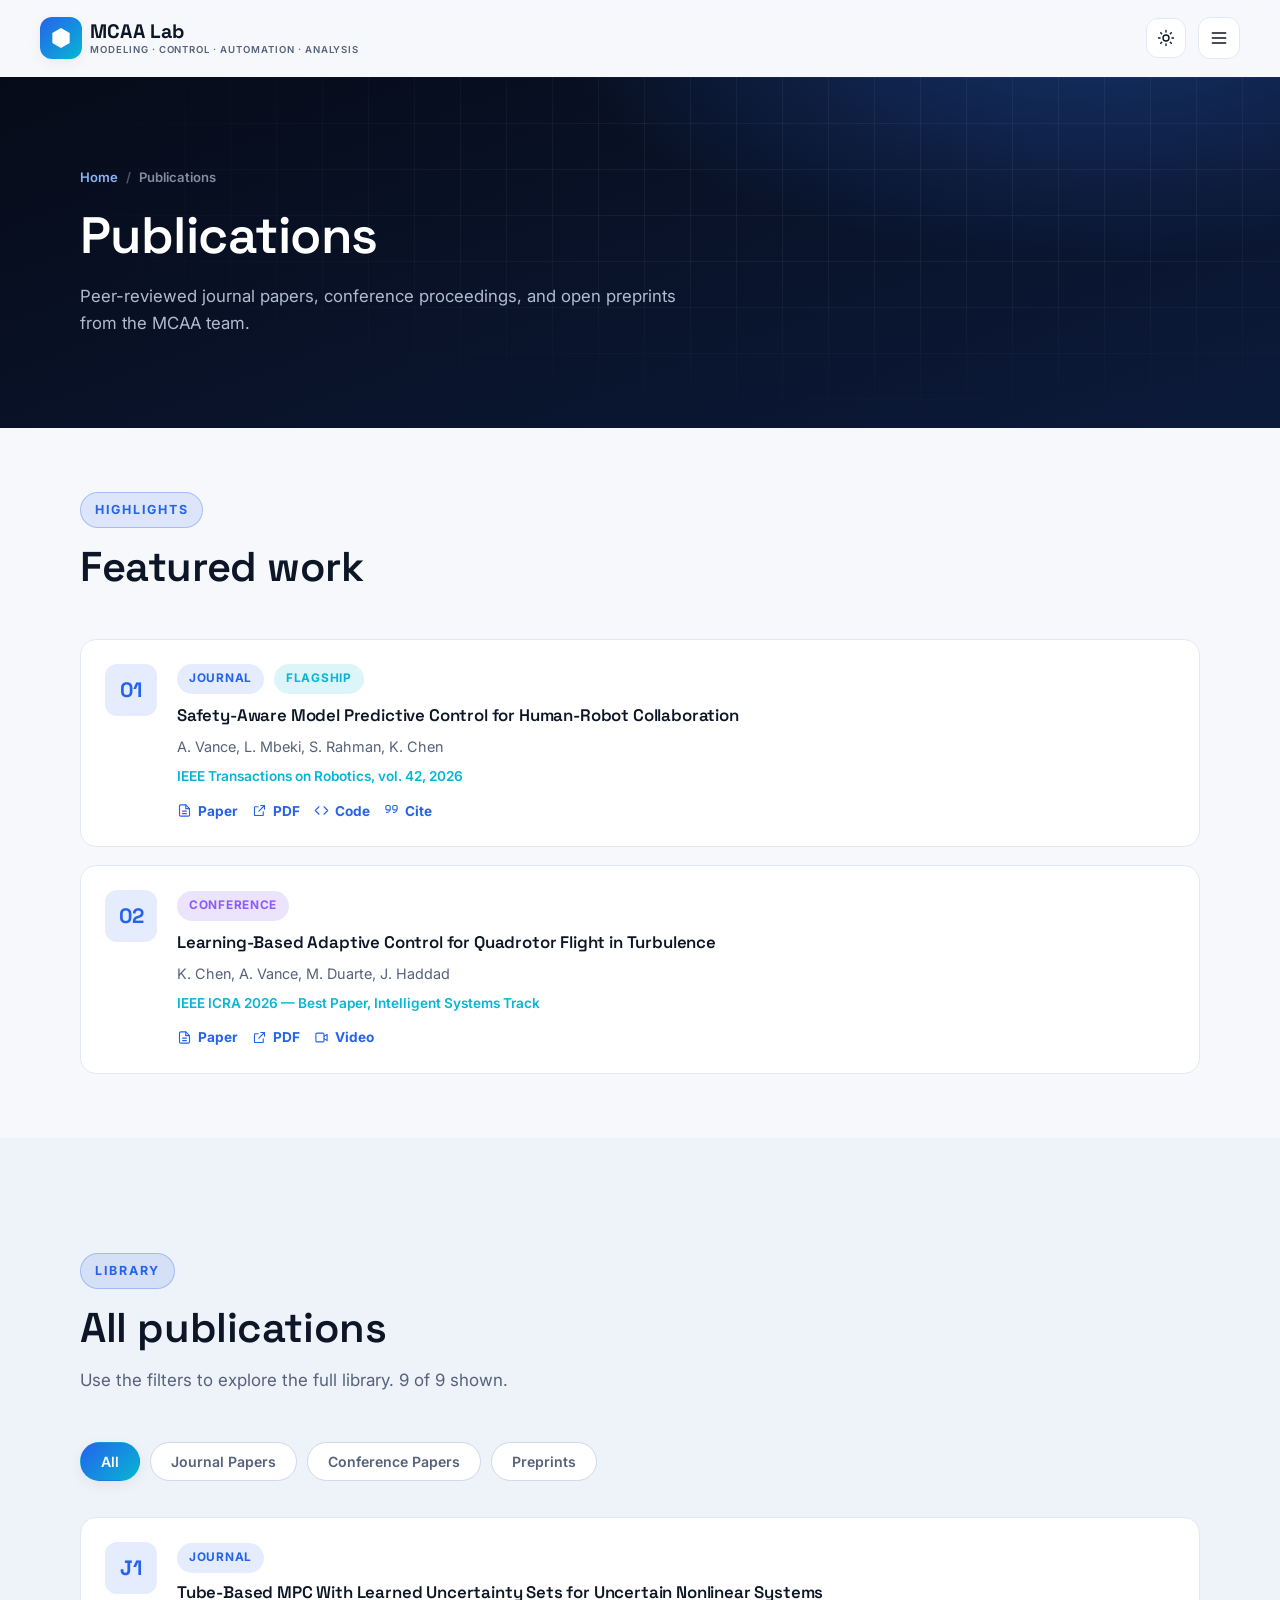
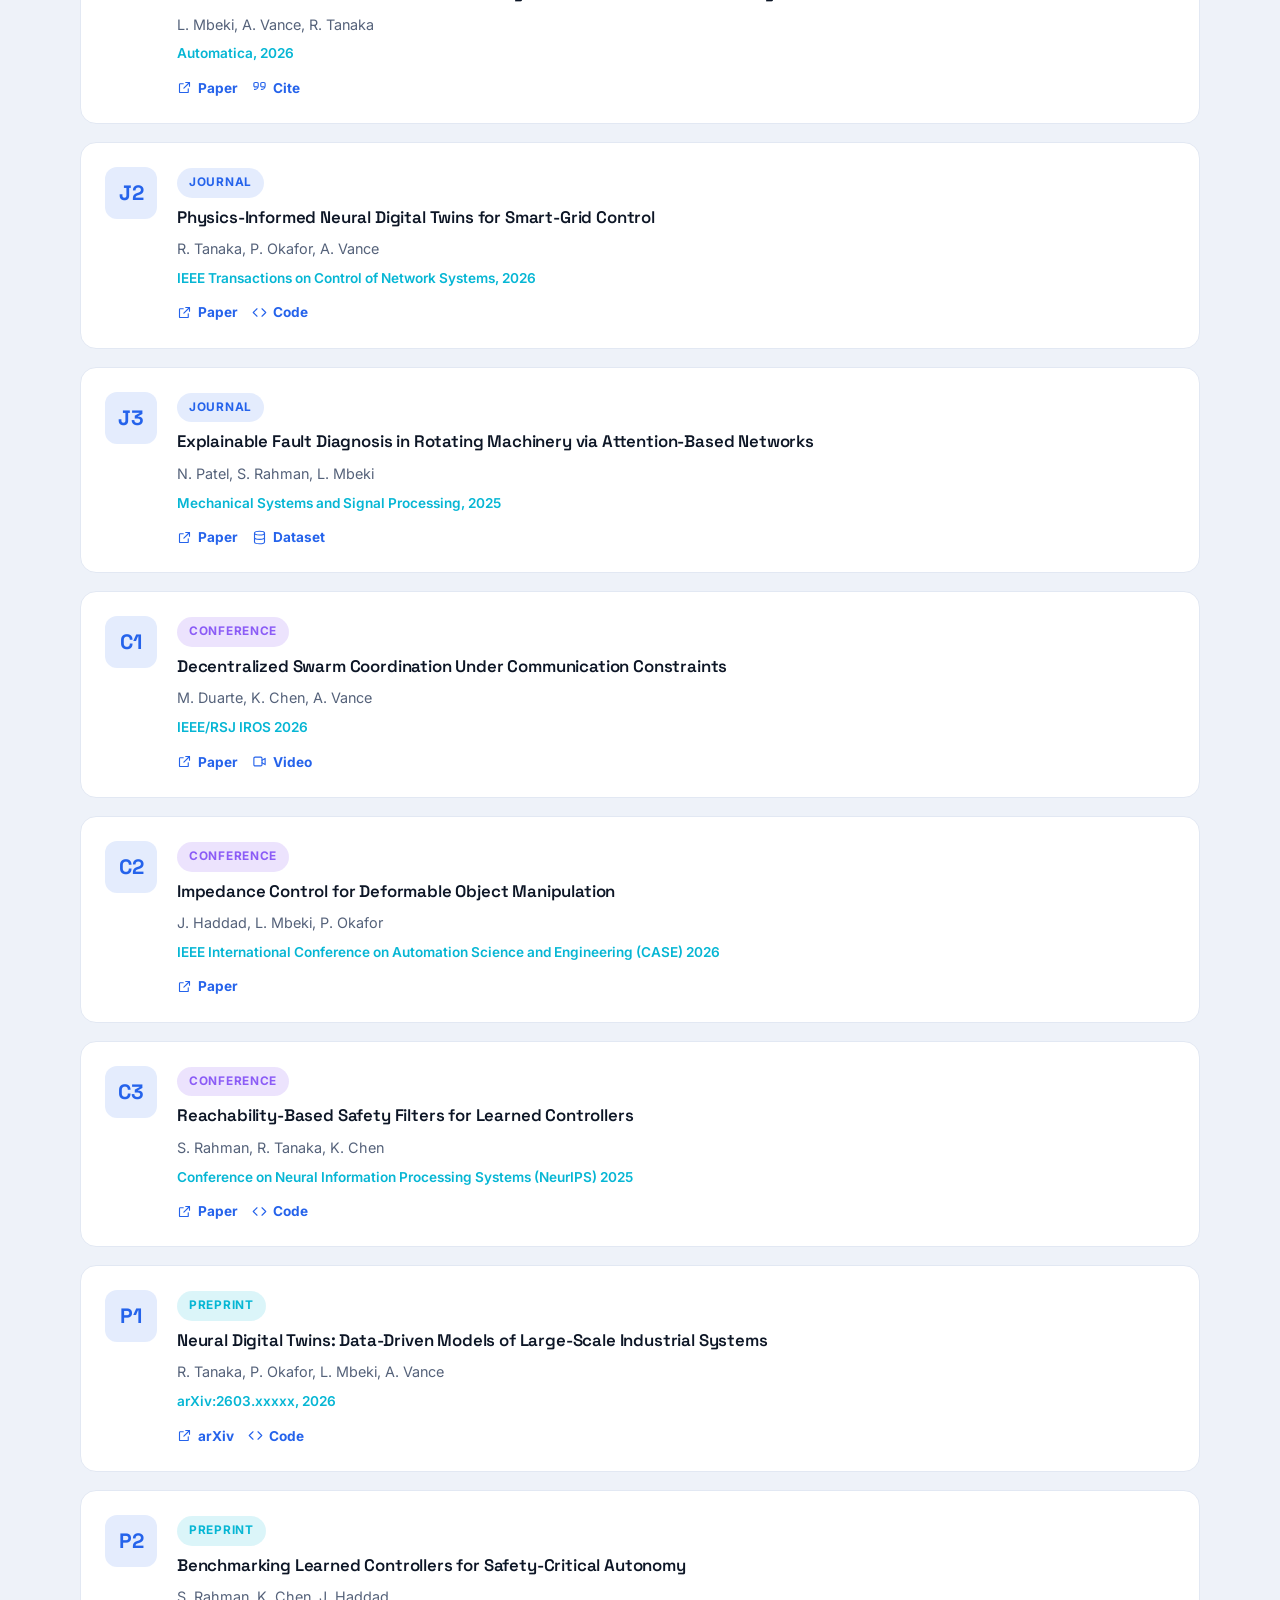
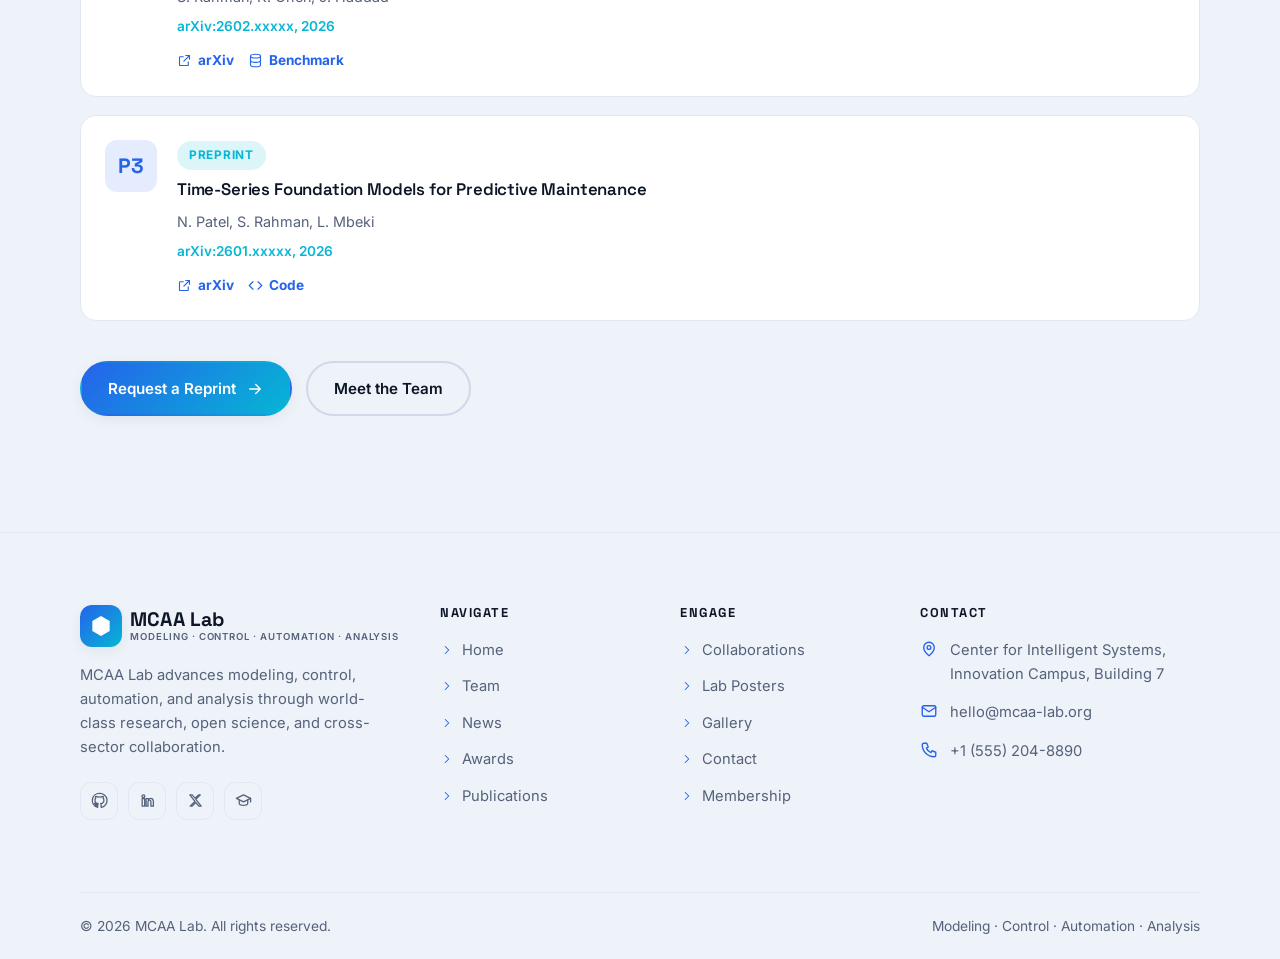
==== publications.html @ 13a7c9db "Initial research lab website" ====
<!DOCTYPE html>
<html lang="en">
<head>
    <meta charset="UTF-8">
    <meta name="viewport" content="width=device-width, initial-scale=1.0">
    <title>Publications | MCAA Lab</title>
    <meta name="description" content="Browse peer-reviewed journal papers, conference proceedings, and preprints from MCAA Lab.">
    <link rel="icon" type="image/svg+xml" href="assets/images/brand.svg">
    <link rel="preconnect" href="https://fonts.googleapis.com">
    <link rel="preconnect" href="https://fonts.gstatic.com" crossorigin>
    <link href="https://fonts.googleapis.com/css2?family=Inter:wght@300;400;500;600;700;800&family=Space+Grotesk:wght@500;600;700&display=swap" rel="stylesheet">
    <link rel="stylesheet" href="assets/css/style.css">
</head>
<body>

    <!-- ============ HEADER ============ -->
    <header class="site-header" id="siteHeader">
        <div class="nav-inner">
            <a class="brand" href="index.html">
                <span class="brand-mark"><svg xmlns="http://www.w3.org/2000/svg" viewBox="0 0 24 24" fill="currentColor" aria-hidden="true"><path fill-rule="evenodd" d="M12 2l8.66 5v10L12 22l-8.66-5V7l8.66-5Z"/><circle cx="12" cy="12" r="4.5" fill="#fff" opacity=".95"/></svg></span>
                <span class="brand-name">MCAA Lab<span class="brand-sub">Modeling &middot; Control &middot; Automation &middot; Analysis</span></span>
            </a>
            <nav aria-label="Primary navigation">
                <ul class="nav-links">
                    <li class="nav-item"><a class="nav-link" href="index.html">Home</a></li>
                    <li class="nav-item"><a class="nav-link" href="team.html">Team</a></li>
                    <li class="nav-item"><a class="nav-link" href="news.html">News</a></li>
                    <li class="nav-item"><a class="nav-link" href="awards.html">Awards</a></li>
                    <li class="nav-item active"><a class="nav-link" href="publications.html">Publications</a></li>
                    <li class="nav-item"><a class="nav-link" href="collaborations.html">Collaborations</a></li>
                    <li class="nav-item"><a class="nav-link" href="lab-posters.html">Lab Posters</a></li>
                    <li class="nav-item"><a class="nav-link" href="gallery.html">Gallery</a></li>
                    <li class="nav-item"><a class="nav-link" href="contact.html">Contact</a></li>
                    <li class="nav-item"><a class="nav-link" href="membership.html">Membership</a></li>
                </ul>
            </nav>
            <div class="nav-actions">
                <button class="theme-toggle" id="themeToggle" aria-label="Toggle color theme">
                    <span class="icon icon-sun"><svg xmlns="http://www.w3.org/2000/svg" viewBox="0 0 24 24" fill="none" stroke="currentColor" stroke-width="1.8" stroke-linecap="round" stroke-linejoin="round" aria-hidden="true"><circle cx="12" cy="12" r="4"/><path d="M12 2v2M12 20v2M4.9 4.9l1.4 1.4M17.7 17.7l1.4 1.4M2 12h2M20 12h2M4.9 19.1l1.4-1.4M17.7 6.3l1.4-1.4"/></svg></span>
                    <span class="icon icon-moon"><svg xmlns="http://www.w3.org/2000/svg" viewBox="0 0 24 24" fill="none" stroke="currentColor" stroke-width="1.8" stroke-linecap="round" stroke-linejoin="round" aria-hidden="true"><path d="M21 12.8A9 9 0 1 1 11.2 3a7 7 0 0 0 9.8 9.8Z"/></svg></span>
                </button>
                <a href="contact.html" class="btn btn-primary btn-sm nav-btn">Get in Touch <span class="icon"><svg xmlns="http://www.w3.org/2000/svg" viewBox="0 0 24 24" fill="none" stroke="currentColor" stroke-width="1.8" stroke-linecap="round" stroke-linejoin="round" aria-hidden="true"><path d="M5 12h14M13 6l6 6-6 6"/></svg></span></a>
                <button class="hamburger" id="hamburger" aria-label="Open menu" aria-expanded="false">
                    <span class="icon"><svg xmlns="http://www.w3.org/2000/svg" viewBox="0 0 24 24" fill="none" stroke="currentColor" stroke-width="1.8" stroke-linecap="round" stroke-linejoin="round" aria-hidden="true"><path d="M4 6h16M4 12h16M4 18h16"/></svg></span>
                </button>
            </div>
        </div>
    </header>

    <!-- ============ MOBILE NAV ============ -->
    <div class="mobile-nav" id="mobileNav" aria-hidden="true">
        <div class="mobile-nav-head">
            <a class="brand" href="index.html">
                <span class="brand-mark"><svg xmlns="http://www.w3.org/2000/svg" viewBox="0 0 24 24" fill="currentColor" aria-hidden="true"><path fill-rule="evenodd" d="M12 2l8.66 5v10L12 22l-8.66-5V7l8.66-5Z"/><circle cx="12" cy="12" r="4.5" fill="#fff" opacity=".95"/></svg></span>
                <span class="brand-name">MCAA Lab<span class="brand-sub">Modeling &middot; Control &middot; Automation &middot; Analysis</span></span>
            </a>
            <button class="mobile-close" id="mobileClose" aria-label="Close menu">
                <span class="icon"><svg xmlns="http://www.w3.org/2000/svg" viewBox="0 0 24 24" fill="none" stroke="currentColor" stroke-width="1.8" stroke-linecap="round" stroke-linejoin="round" aria-hidden="true"><path d="M6 6l12 12M18 6L6 18"/></svg></span>
            </button>
        </div>
        <ul class="mobile-nav-list">
            <li><a class="mobile-link" href="index.html">Home</a></li>
            <li><a class="mobile-link" href="team.html">Team</a></li>
            <li><a class="mobile-link" href="news.html">News</a></li>
            <li><a class="mobile-link" href="awards.html">Awards</a></li>
            <li><a class="mobile-link active" href="publications.html">Publications</a></li>
            <li><a class="mobile-link" href="collaborations.html">Collaborations</a></li>
            <li><a class="mobile-link" href="lab-posters.html">Lab Posters</a></li>
            <li><a class="mobile-link" href="gallery.html">Gallery</a></li>
            <li><a class="mobile-link" href="contact.html">Contact</a></li>
            <li><a class="mobile-link" href="membership.html">Membership</a></li>
        </ul>
        <div class="mobile-nav-foot">
            <a href="contact.html" class="btn btn-primary">Get in Touch <span class="icon"><svg xmlns="http://www.w3.org/2000/svg" viewBox="0 0 24 24" fill="none" stroke="currentColor" stroke-width="1.8" stroke-linecap="round" stroke-linejoin="round" aria-hidden="true"><path d="M5 12h14M13 6l6 6-6 6"/></svg></span></a>
            <a href="membership.html" class="btn btn-ghost">Membership</a>
        </div>
    </div>

    <main>
        <!-- ============ PAGE HERO ============ -->
        <section class="page-hero bare">
            <div class="container">
                <div>
                    <div class="breadcrumb"><a href="index.html">Home</a><span class="sep">/</span><span>Publications</span></div>
                    <h1>Publications</h1>
                    <p class="lede">Peer-reviewed journal papers, conference proceedings, and open preprints from the MCAA team.</p>
                </div>
            </div>
        </section>

        <!-- ============ FEATURED ============ -->
        <section class="section section-tight" id="featured">
            <div class="container">
                <div class="section-head reveal">
                    <span class="eyebrow">Highlights</span>
                    <h2>Featured work</h2>
                </div>
                <div class="grid gap-md">
                    <article class="pub-card reveal">
                        <div class="pub-index">01</div>
                        <div>
                            <div class="d-flex gap-xs">
                                <span class="badge badge-blue">Journal</span>
                                <span class="badge badge-teal">Flagship</span>
                            </div>
                            <h3 class="mt-sm">Safety-Aware Model Predictive Control for Human-Robot Collaboration</h3>
                            <p class="authors">A. Vance, L. Mbeki, S. Rahman, K. Chen</p>
                            <p class="venue">IEEE Transactions on Robotics, vol. 42, 2026</p>
                            <div class="links"><a href="#"><span class="icon"><svg xmlns="http://www.w3.org/2000/svg" viewBox="0 0 24 24" fill="none" stroke="currentColor" stroke-width="1.8" stroke-linecap="round" stroke-linejoin="round" aria-hidden="true"><path d="M14 3H6a2 2 0 0 0-2 2v14a2 2 0 0 0 2 2h12a2 2 0 0 0 2-2V9l-6-6Z"/><path d="M14 3v6h6M9 13h6M9 17h6"/></svg></span> Paper</a><a href="#"><span class="icon"><svg xmlns="http://www.w3.org/2000/svg" viewBox="0 0 24 24" fill="none" stroke="currentColor" stroke-width="1.8" stroke-linecap="round" stroke-linejoin="round" aria-hidden="true"><path d="M14 4h6v6M20 4L11 13M18 14v5a1 1 0 0 1-1 1H5a1 1 0 0 1-1-1V7a1 1 0 0 1 1-1h5"/></svg></span> PDF</a><a href="#"><span class="icon"><svg xmlns="http://www.w3.org/2000/svg" viewBox="0 0 24 24" fill="none" stroke="currentColor" stroke-width="1.8" stroke-linecap="round" stroke-linejoin="round" aria-hidden="true"><path d="M8 6l-6 6 6 6M16 6l6 6-6 6"/></svg></span> Code</a><a href="#"><span class="icon"><svg xmlns="http://www.w3.org/2000/svg" viewBox="0 0 24 24" fill="none" stroke="currentColor" stroke-width="1.8" stroke-linecap="round" stroke-linejoin="round" aria-hidden="true"><path d="M8 11H5a2 2 0 0 1-2-2V6a2 2 0 0 1 2-2h3a2 2 0 0 1 2 2v3a6 6 0 0 1-6 6M19 11h-3a2 2 0 0 1-2-2V6a2 2 0 0 1 2-2h3a2 2 0 0 1 2 2v3a6 6 0 0 1-6 6"/></svg></span> Cite</a></div>
                        </div>
                    </article>
                    <article class="pub-card reveal delay-1">
                        <div class="pub-index">02</div>
                        <div>
                            <span class="badge badge-purple">Conference</span>
                            <h3 class="mt-sm">Learning-Based Adaptive Control for Quadrotor Flight in Turbulence</h3>
                            <p class="authors">K. Chen, A. Vance, M. Duarte, J. Haddad</p>
                            <p class="venue">IEEE ICRA 2026 &mdash; Best Paper, Intelligent Systems Track</p>
                            <div class="links"><a href="#"><span class="icon"><svg xmlns="http://www.w3.org/2000/svg" viewBox="0 0 24 24" fill="none" stroke="currentColor" stroke-width="1.8" stroke-linecap="round" stroke-linejoin="round" aria-hidden="true"><path d="M14 3H6a2 2 0 0 0-2 2v14a2 2 0 0 0 2 2h12a2 2 0 0 0 2-2V9l-6-6Z"/><path d="M14 3v6h6M9 13h6M9 17h6"/></svg></span> Paper</a><a href="#"><span class="icon"><svg xmlns="http://www.w3.org/2000/svg" viewBox="0 0 24 24" fill="none" stroke="currentColor" stroke-width="1.8" stroke-linecap="round" stroke-linejoin="round" aria-hidden="true"><path d="M14 4h6v6M20 4L11 13M18 14v5a1 1 0 0 1-1 1H5a1 1 0 0 1-1-1V7a1 1 0 0 1 1-1h5"/></svg></span> PDF</a><a href="#"><span class="icon"><svg xmlns="http://www.w3.org/2000/svg" viewBox="0 0 24 24" fill="none" stroke="currentColor" stroke-width="1.8" stroke-linecap="round" stroke-linejoin="round" aria-hidden="true"><rect x="3" y="5" width="13" height="14" rx="2"/><path d="M16 10l5-3v10l-5-3"/></svg></span> Video</a></div>
                        </div>
                    </article>
                </div>
            </div>
        </section>

        <!-- ============ ALL PUBLICATIONS ============ -->
        <section class="section section-alt">
            <div class="container">
                <div class="section-head reveal">
                    <span class="eyebrow">Library</span>
                    <h2>All publications</h2>
                    <p>Use the filters to explore the full library. <span id="pubCount"></span></p>
                </div>

                <div class="filters reveal" role="tablist">
                    <button class="filter-btn active" data-filter="all" role="tab" aria-selected="true">All</button>
                    <button class="filter-btn" data-filter="journal" role="tab" aria-selected="false">Journal Papers</button>
                    <button class="filter-btn" data-filter="conference" role="tab" aria-selected="false">Conference Papers</button>
                    <button class="filter-btn" data-filter="preprint" role="tab" aria-selected="false">Preprints</button>
                </div>

                <div class="grid gap-md" id="pubGrid">
                    <article class="pub-card reveal" data-category="journal">
                        <div class="pub-index">J1</div>
                        <div>
                            <span class="badge badge-blue mb-1">Journal</span>
                            <h3>Tube-Based MPC With Learned Uncertainty Sets for Uncertain Nonlinear Systems</h3>
                            <p class="authors">L. Mbeki, A. Vance, R. Tanaka</p>
                            <p class="venue">Automatica, 2026</p>
                            <div class="links"><a href="#"><span class="icon"><svg xmlns="http://www.w3.org/2000/svg" viewBox="0 0 24 24" fill="none" stroke="currentColor" stroke-width="1.8" stroke-linecap="round" stroke-linejoin="round" aria-hidden="true"><path d="M14 4h6v6M20 4L11 13M18 14v5a1 1 0 0 1-1 1H5a1 1 0 0 1-1-1V7a1 1 0 0 1 1-1h5"/></svg></span> Paper</a><a href="#"><span class="icon"><svg xmlns="http://www.w3.org/2000/svg" viewBox="0 0 24 24" fill="none" stroke="currentColor" stroke-width="1.8" stroke-linecap="round" stroke-linejoin="round" aria-hidden="true"><path d="M8 11H5a2 2 0 0 1-2-2V6a2 2 0 0 1 2-2h3a2 2 0 0 1 2 2v3a6 6 0 0 1-6 6M19 11h-3a2 2 0 0 1-2-2V6a2 2 0 0 1 2-2h3a2 2 0 0 1 2 2v3a6 6 0 0 1-6 6"/></svg></span> Cite</a></div>
                        </div>
                    </article>
                    <article class="pub-card reveal delay-1" data-category="journal">
                        <div class="pub-index">J2</div>
                        <div>
                            <span class="badge badge-blue mb-1">Journal</span>
                            <h3>Physics-Informed Neural Digital Twins for Smart-Grid Control</h3>
                            <p class="authors">R. Tanaka, P. Okafor, A. Vance</p>
                            <p class="venue">IEEE Transactions on Control of Network Systems, 2026</p>
                            <div class="links"><a href="#"><span class="icon"><svg xmlns="http://www.w3.org/2000/svg" viewBox="0 0 24 24" fill="none" stroke="currentColor" stroke-width="1.8" stroke-linecap="round" stroke-linejoin="round" aria-hidden="true"><path d="M14 4h6v6M20 4L11 13M18 14v5a1 1 0 0 1-1 1H5a1 1 0 0 1-1-1V7a1 1 0 0 1 1-1h5"/></svg></span> Paper</a><a href="#"><span class="icon"><svg xmlns="http://www.w3.org/2000/svg" viewBox="0 0 24 24" fill="none" stroke="currentColor" stroke-width="1.8" stroke-linecap="round" stroke-linejoin="round" aria-hidden="true"><path d="M8 6l-6 6 6 6M16 6l6 6-6 6"/></svg></span> Code</a></div>
                        </div>
                    </article>
                    <article class="pub-card reveal delay-2" data-category="journal">
                        <div class="pub-index">J3</div>
                        <div>
                            <span class="badge badge-blue mb-1">Journal</span>
                            <h3>Explainable Fault Diagnosis in Rotating Machinery via Attention-Based Networks</h3>
                            <p class="authors">N. Patel, S. Rahman, L. Mbeki</p>
                            <p class="venue">Mechanical Systems and Signal Processing, 2025</p>
                            <div class="links"><a href="#"><span class="icon"><svg xmlns="http://www.w3.org/2000/svg" viewBox="0 0 24 24" fill="none" stroke="currentColor" stroke-width="1.8" stroke-linecap="round" stroke-linejoin="round" aria-hidden="true"><path d="M14 4h6v6M20 4L11 13M18 14v5a1 1 0 0 1-1 1H5a1 1 0 0 1-1-1V7a1 1 0 0 1 1-1h5"/></svg></span> Paper</a><a href="#"><span class="icon"><svg xmlns="http://www.w3.org/2000/svg" viewBox="0 0 24 24" fill="none" stroke="currentColor" stroke-width="1.8" stroke-linecap="round" stroke-linejoin="round" aria-hidden="true"><ellipse cx="12" cy="5" rx="8" ry="3"/><path d="M4 5v14c0 1.7 3.6 3 8 3s8-1.3 8-3V5M4 12c0 1.7 3.6 3 8 3s8-1.3 8-3"/></svg></span> Dataset</a></div>
                        </div>
                    </article>

                    <article class="pub-card reveal" data-category="conference">
                        <div class="pub-index">C1</div>
                        <div>
                            <span class="badge badge-purple mb-1">Conference</span>
                            <h3>Decentralized Swarm Coordination Under Communication Constraints</h3>
                            <p class="authors">M. Duarte, K. Chen, A. Vance</p>
                            <p class="venue">IEEE/RSJ IROS 2026</p>
                            <div class="links"><a href="#"><span class="icon"><svg xmlns="http://www.w3.org/2000/svg" viewBox="0 0 24 24" fill="none" stroke="currentColor" stroke-width="1.8" stroke-linecap="round" stroke-linejoin="round" aria-hidden="true"><path d="M14 4h6v6M20 4L11 13M18 14v5a1 1 0 0 1-1 1H5a1 1 0 0 1-1-1V7a1 1 0 0 1 1-1h5"/></svg></span> Paper</a><a href="#"><span class="icon"><svg xmlns="http://www.w3.org/2000/svg" viewBox="0 0 24 24" fill="none" stroke="currentColor" stroke-width="1.8" stroke-linecap="round" stroke-linejoin="round" aria-hidden="true"><rect x="3" y="5" width="13" height="14" rx="2"/><path d="M16 10l5-3v10l-5-3"/></svg></span> Video</a></div>
                        </div>
                    </article>
                    <article class="pub-card reveal delay-1" data-category="conference">
                        <div class="pub-index">C2</div>
                        <div>
                            <span class="badge badge-purple mb-1">Conference</span>
                            <h3>Impedance Control for Deformable Object Manipulation</h3>
                            <p class="authors">J. Haddad, L. Mbeki, P. Okafor</p>
                            <p class="venue">IEEE International Conference on Automation Science and Engineering (CASE) 2026</p>
                            <div class="links"><a href="#"><span class="icon"><svg xmlns="http://www.w3.org/2000/svg" viewBox="0 0 24 24" fill="none" stroke="currentColor" stroke-width="1.8" stroke-linecap="round" stroke-linejoin="round" aria-hidden="true"><path d="M14 4h6v6M20 4L11 13M18 14v5a1 1 0 0 1-1 1H5a1 1 0 0 1-1-1V7a1 1 0 0 1 1-1h5"/></svg></span> Paper</a></div>
                        </div>
                    </article>
                    <article class="pub-card reveal delay-2" data-category="conference">
                        <div class="pub-index">C3</div>
                        <div>
                            <span class="badge badge-purple mb-1">Conference</span>
                            <h3>Reachability-Based Safety Filters for Learned Controllers</h3>
                            <p class="authors">S. Rahman, R. Tanaka, K. Chen</p>
                            <p class="venue">Conference on Neural Information Processing Systems (NeurIPS) 2025</p>
                            <div class="links"><a href="#"><span class="icon"><svg xmlns="http://www.w3.org/2000/svg" viewBox="0 0 24 24" fill="none" stroke="currentColor" stroke-width="1.8" stroke-linecap="round" stroke-linejoin="round" aria-hidden="true"><path d="M14 4h6v6M20 4L11 13M18 14v5a1 1 0 0 1-1 1H5a1 1 0 0 1-1-1V7a1 1 0 0 1 1-1h5"/></svg></span> Paper</a><a href="#"><span class="icon"><svg xmlns="http://www.w3.org/2000/svg" viewBox="0 0 24 24" fill="none" stroke="currentColor" stroke-width="1.8" stroke-linecap="round" stroke-linejoin="round" aria-hidden="true"><path d="M8 6l-6 6 6 6M16 6l6 6-6 6"/></svg></span> Code</a></div>
                        </div>
                    </article>

                    <article class="pub-card reveal" data-category="preprint">
                        <div class="pub-index">P1</div>
                        <div>
                            <span class="badge badge-teal mb-1">Preprint</span>
                            <h3>Neural Digital Twins: Data-Driven Models of Large-Scale Industrial Systems</h3>
                            <p class="authors">R. Tanaka, P. Okafor, L. Mbeki, A. Vance</p>
                            <p class="venue">arXiv:2603.xxxxx, 2026</p>
                            <div class="links"><a href="#"><span class="icon"><svg xmlns="http://www.w3.org/2000/svg" viewBox="0 0 24 24" fill="none" stroke="currentColor" stroke-width="1.8" stroke-linecap="round" stroke-linejoin="round" aria-hidden="true"><path d="M14 4h6v6M20 4L11 13M18 14v5a1 1 0 0 1-1 1H5a1 1 0 0 1-1-1V7a1 1 0 0 1 1-1h5"/></svg></span> arXiv</a><a href="#"><span class="icon"><svg xmlns="http://www.w3.org/2000/svg" viewBox="0 0 24 24" fill="none" stroke="currentColor" stroke-width="1.8" stroke-linecap="round" stroke-linejoin="round" aria-hidden="true"><path d="M8 6l-6 6 6 6M16 6l6 6-6 6"/></svg></span> Code</a></div>
                        </div>
                    </article>
                    <article class="pub-card reveal delay-1" data-category="preprint">
                        <div class="pub-index">P2</div>
                        <div>
                            <span class="badge badge-teal mb-1">Preprint</span>
                            <h3>Benchmarking Learned Controllers for Safety-Critical Autonomy</h3>
                            <p class="authors">S. Rahman, K. Chen, J. Haddad</p>
                            <p class="venue">arXiv:2602.xxxxx, 2026</p>
                            <div class="links"><a href="#"><span class="icon"><svg xmlns="http://www.w3.org/2000/svg" viewBox="0 0 24 24" fill="none" stroke="currentColor" stroke-width="1.8" stroke-linecap="round" stroke-linejoin="round" aria-hidden="true"><path d="M14 4h6v6M20 4L11 13M18 14v5a1 1 0 0 1-1 1H5a1 1 0 0 1-1-1V7a1 1 0 0 1 1-1h5"/></svg></span> arXiv</a><a href="#"><span class="icon"><svg xmlns="http://www.w3.org/2000/svg" viewBox="0 0 24 24" fill="none" stroke="currentColor" stroke-width="1.8" stroke-linecap="round" stroke-linejoin="round" aria-hidden="true"><ellipse cx="12" cy="5" rx="8" ry="3"/><path d="M4 5v14c0 1.7 3.6 3 8 3s8-1.3 8-3V5M4 12c0 1.7 3.6 3 8 3s8-1.3 8-3"/></svg></span> Benchmark</a></div>
                        </div>
                    </article>
                    <article class="pub-card reveal delay-2" data-category="preprint">
                        <div class="pub-index">P3</div>
                        <div>
                            <span class="badge badge-teal mb-1">Preprint</span>
                            <h3>Time-Series Foundation Models for Predictive Maintenance</h3>
                            <p class="authors">N. Patel, S. Rahman, L. Mbeki</p>
                            <p class="venue">arXiv:2601.xxxxx, 2026</p>
                            <div class="links"><a href="#"><span class="icon"><svg xmlns="http://www.w3.org/2000/svg" viewBox="0 0 24 24" fill="none" stroke="currentColor" stroke-width="1.8" stroke-linecap="round" stroke-linejoin="round" aria-hidden="true"><path d="M14 4h6v6M20 4L11 13M18 14v5a1 1 0 0 1-1 1H5a1 1 0 0 1-1-1V7a1 1 0 0 1 1-1h5"/></svg></span> arXiv</a><a href="#"><span class="icon"><svg xmlns="http://www.w3.org/2000/svg" viewBox="0 0 24 24" fill="none" stroke="currentColor" stroke-width="1.8" stroke-linecap="round" stroke-linejoin="round" aria-hidden="true"><path d="M8 6l-6 6 6 6M16 6l6 6-6 6"/></svg></span> Code</a></div>
                        </div>
                    </article>
                </div>

                <div class="d-flex mt-4 reveal">
                    <a href="contact.html" class="btn btn-primary">Request a Reprint <span class="icon"><svg xmlns="http://www.w3.org/2000/svg" viewBox="0 0 24 24" fill="none" stroke="currentColor" stroke-width="1.8" stroke-linecap="round" stroke-linejoin="round" aria-hidden="true"><path d="M5 12h14M13 6l6 6-6 6"/></svg></span></a>
                    <a href="team.html" class="btn btn-ghost">Meet the Team</a>
                </div>
            </div>
        </section>
    </main>

    <!-- ============ FOOTER ============ -->
    <footer class="site-footer">
        <div class="container">
            <div class="footer-main">
                <div class="footer-brand">
                    <a class="brand" href="index.html">
                        <span class="brand-mark"><svg xmlns="http://www.w3.org/2000/svg" viewBox="0 0 24 24" fill="currentColor" aria-hidden="true"><path fill-rule="evenodd" d="M12 2l8.66 5v10L12 22l-8.66-5V7l8.66-5Z"/><circle cx="12" cy="12" r="4.5" fill="#fff" opacity=".95"/></svg></span>
                        <span class="brand-name">MCAA Lab<span class="brand-sub">Modeling &middot; Control &middot; Automation &middot; Analysis</span></span>
                    </a>
                    <p>MCAA Lab advances modeling, control, automation, and analysis through world-class research, open science, and cross-sector collaboration.</p>
                    <div class="socials">
                        <a href="#" aria-label="GitHub"><span class="icon"><svg xmlns="http://www.w3.org/2000/svg" viewBox="0 0 24 24" fill="none" stroke="currentColor" stroke-width="1.8" stroke-linecap="round" stroke-linejoin="round" aria-hidden="true"><path d="M12 2a10 10 0 0 0-3.2 19.5c.5.1.7-.2.7-.5v-1.7c-2.8.6-3.4-1.2-3.4-1.2-.4-1.2-1.1-1.5-1.1-1.5-.9-.6.1-.6.1-.6 1 .1 1.5 1 1.5 1 .9 1.6 2.4 1.1 3 .9.1-.7.4-1.1.6-1.4-2.2-.3-4.6-1.1-4.6-5 0-1.1.4-2 1-2.7 0-.3-.4-1.3.1-2.7 0 0 .8-.3 2.7 1a9.4 9.4 0 0 1 5 0c1.9-1.3 2.7-1 2.7-1 .5 1.4.1 2.4.1 2.7.6.7 1 1.6 1 2.7 0 3.9-2.4 4.7-4.6 5 .4.3.7.9.7 1.9v2.8c0 .3.2.6.7.5A10 10 0 0 0 12 2Z"/></svg></span></a>
                        <a href="#" aria-label="LinkedIn"><span class="icon"><svg xmlns="http://www.w3.org/2000/svg" viewBox="0 0 24 24" fill="none" stroke="currentColor" stroke-width="1.8" stroke-linecap="round" stroke-linejoin="round" aria-hidden="true"><path d="M4.5 9.5H8V20H4.5V9.5ZM6.25 4a2 2 0 1 1 0 4 2 2 0 0 1 0-4ZM10 9.5H13.4v1.4h.05A3.7 3.7 0 0 1 16.7 9c3 0 3.6 2 3.6 4.5V20h-3.5v-5.5c0-1.3 0-3-1.9-3-1.9 0-2.2 1.4-2.2 2.9V20H10V9.5Z"/></svg></span></a>
                        <a href="#" aria-label="X (Twitter)"><span class="icon"><svg xmlns="http://www.w3.org/2000/svg" viewBox="0 0 24 24" fill="none" stroke="currentColor" stroke-width="1.8" stroke-linecap="round" stroke-linejoin="round" aria-hidden="true"><path d="M4 4l7.2 9.3L4.4 20h2.5l5.4-5.2L16.8 20H20l-7.5-9.7L18.8 4h-2.5l-4.8 4.7L7.2 4H4Z"/></svg></span></a>
                        <a href="#" aria-label="Google Scholar"><span class="icon"><svg xmlns="http://www.w3.org/2000/svg" viewBox="0 0 24 24" fill="none" stroke="currentColor" stroke-width="1.8" stroke-linecap="round" stroke-linejoin="round" aria-hidden="true"><path d="M2 9l10-5 10 5-10 5L2 9Z"/><path d="M6 11.5V16c0 1.5 2.7 3 6 3s6-1.5 6-3v-4.5M22 9v5"/></svg></span></a>
                    </div>
                </div>
                <div>
                    <h4 class="footer-title">Navigate</h4>
                    <ul class="footer-links">
                        <li><a href="index.html"><span class="icon"><svg xmlns="http://www.w3.org/2000/svg" viewBox="0 0 24 24" fill="none" stroke="currentColor" stroke-width="1.8" stroke-linecap="round" stroke-linejoin="round" aria-hidden="true"><path d="M9 6l6 6-6 6"/></svg></span> Home</a></li>
                        <li><a href="team.html"><span class="icon"><svg xmlns="http://www.w3.org/2000/svg" viewBox="0 0 24 24" fill="none" stroke="currentColor" stroke-width="1.8" stroke-linecap="round" stroke-linejoin="round" aria-hidden="true"><path d="M9 6l6 6-6 6"/></svg></span> Team</a></li>
                        <li><a href="news.html"><span class="icon"><svg xmlns="http://www.w3.org/2000/svg" viewBox="0 0 24 24" fill="none" stroke="currentColor" stroke-width="1.8" stroke-linecap="round" stroke-linejoin="round" aria-hidden="true"><path d="M9 6l6 6-6 6"/></svg></span> News</a></li>
                        <li><a href="awards.html"><span class="icon"><svg xmlns="http://www.w3.org/2000/svg" viewBox="0 0 24 24" fill="none" stroke="currentColor" stroke-width="1.8" stroke-linecap="round" stroke-linejoin="round" aria-hidden="true"><path d="M9 6l6 6-6 6"/></svg></span> Awards</a></li>
                        <li><a href="publications.html"><span class="icon"><svg xmlns="http://www.w3.org/2000/svg" viewBox="0 0 24 24" fill="none" stroke="currentColor" stroke-width="1.8" stroke-linecap="round" stroke-linejoin="round" aria-hidden="true"><path d="M9 6l6 6-6 6"/></svg></span> Publications</a></li>
                    </ul>
                </div>
                <div>
                    <h4 class="footer-title">Engage</h4>
                    <ul class="footer-links">
                        <li><a href="collaborations.html"><span class="icon"><svg xmlns="http://www.w3.org/2000/svg" viewBox="0 0 24 24" fill="none" stroke="currentColor" stroke-width="1.8" stroke-linecap="round" stroke-linejoin="round" aria-hidden="true"><path d="M9 6l6 6-6 6"/></svg></span> Collaborations</a></li>
                        <li><a href="lab-posters.html"><span class="icon"><svg xmlns="http://www.w3.org/2000/svg" viewBox="0 0 24 24" fill="none" stroke="currentColor" stroke-width="1.8" stroke-linecap="round" stroke-linejoin="round" aria-hidden="true"><path d="M9 6l6 6-6 6"/></svg></span> Lab Posters</a></li>
                        <li><a href="gallery.html"><span class="icon"><svg xmlns="http://www.w3.org/2000/svg" viewBox="0 0 24 24" fill="none" stroke="currentColor" stroke-width="1.8" stroke-linecap="round" stroke-linejoin="round" aria-hidden="true"><path d="M9 6l6 6-6 6"/></svg></span> Gallery</a></li>
                        <li><a href="contact.html"><span class="icon"><svg xmlns="http://www.w3.org/2000/svg" viewBox="0 0 24 24" fill="none" stroke="currentColor" stroke-width="1.8" stroke-linecap="round" stroke-linejoin="round" aria-hidden="true"><path d="M9 6l6 6-6 6"/></svg></span> Contact</a></li>
                        <li><a href="membership.html"><span class="icon"><svg xmlns="http://www.w3.org/2000/svg" viewBox="0 0 24 24" fill="none" stroke="currentColor" stroke-width="1.8" stroke-linecap="round" stroke-linejoin="round" aria-hidden="true"><path d="M9 6l6 6-6 6"/></svg></span> Membership</a></li>
                    </ul>
                </div>
                <div>
                    <h4 class="footer-title">Contact</h4>
                    <ul class="footer-contact">
                        <li><span class="icon"><svg xmlns="http://www.w3.org/2000/svg" viewBox="0 0 24 24" fill="none" stroke="currentColor" stroke-width="1.8" stroke-linecap="round" stroke-linejoin="round" aria-hidden="true"><path d="M12 21s-7-5.5-7-11a7 7 0 0 1 14 0c0 5.5-7 11-7 11Z"/><circle cx="12" cy="10" r="2.5"/></svg></span><span>Center for Intelligent Systems, Innovation Campus, Building 7</span></li>
                        <li><span class="icon"><svg xmlns="http://www.w3.org/2000/svg" viewBox="0 0 24 24" fill="none" stroke="currentColor" stroke-width="1.8" stroke-linecap="round" stroke-linejoin="round" aria-hidden="true"><rect x="3" y="5" width="18" height="14" rx="2"/><path d="M3 7l9 6 9-6"/></svg></span><span>hello@mcaa-lab.org</span></li>
                        <li><span class="icon"><svg xmlns="http://www.w3.org/2000/svg" viewBox="0 0 24 24" fill="none" stroke="currentColor" stroke-width="1.8" stroke-linecap="round" stroke-linejoin="round" aria-hidden="true"><path d="M5 3h4l2 5-2.5 1.5a11 11 0 0 0 6 6L16 13l5 2v4a2 2 0 0 1-2 2A16 16 0 0 1 3 5a2 2 0 0 1 2-2Z"/></svg></span><span>+1 (555) 204-8890</span></li>
                    </ul>
                </div>
            </div>
            <div class="footer-bottom">
                <span>&copy; <span id="year">2026</span> MCAA Lab. All rights reserved.</span>
                <span>Modeling &middot; Control &middot; Automation &middot; Analysis</span>
            </div>
        </div>
    </footer>

    <button class="to-top" id="toTop" aria-label="Back to top">
        <span class="icon"><svg xmlns="http://www.w3.org/2000/svg" viewBox="0 0 24 24" fill="none" stroke="currentColor" stroke-width="1.8" stroke-linecap="round" stroke-linejoin="round" aria-hidden="true"><path d="M12 19V5M6 11l6-6 6 6"/></svg></span>
    </button>

    <script src="assets/js/main.js"></script>
</body>
</html>
---- assets/css/style.css ----
﻿/* ==========================================================================
   MCAA Lab â€” Global Stylesheet
   Modeling Â· Control Â· Automation Â· Analysis
   Light + Dark theme Â· Fully responsive Â· No inline styles
   ========================================================================== */

/* ---------- 1. Design Tokens ---------- */
:root {
  --font-body: "Inter", system-ui, -apple-system, "Segoe UI", Roboto, sans-serif;
  --font-display: "Space Grotesk", "Inter", system-ui, sans-serif;

  --bg: #f6f8fc;
  --bg-alt: #eef2f9;
  --surface: #ffffff;
  --surface-2: #f2f6fc;
  --text: #0d1626;
  --text-muted: #55627a;
  --border: #e2e8f3;
  --border-strong: #cfd9ea;

  --primary: #2563eb;
  --primary-soft: rgba(37, 99, 235, 0.12);
  --accent: #06b6d4;
  --accent-soft: rgba(6, 182, 212, 0.14);
  --grad: linear-gradient(135deg, #2563eb 0%, #06b6d4 100%);
  --grad-soft: linear-gradient(135deg, rgba(37, 99, 235, 0.14), rgba(6, 182, 212, 0.14));
  --success: #059669;
  --warning: #d97706;
  --danger: #dc2626;

  --shadow-xs: 0 1px 2px rgba(13, 22, 38, 0.05);
  --shadow-sm: 0 4px 14px rgba(13, 22, 38, 0.06);
  --shadow: 0 12px 34px rgba(13, 22, 38, 0.09);
  --shadow-lg: 0 26px 60px rgba(13, 22, 38, 0.14);
  --ring: 0 0 0 4px rgba(37, 99, 235, 0.16);

  --radius-sm: 10px;
  --radius: 16px;
  --radius-lg: 24px;
  --radius-pill: 999px;

  --header-h: 76px;
  --maxw: 1200px;
  --gutter: clamp(20px, 4vw, 40px);
  --section-pad: clamp(64px, 9vw, 120px);
}

[data-theme="dark"] {
  --bg: #070d1b;
  --bg-alt: #0b1326;
  --surface: #0e1730;
  --surface-2: #141f3e;
  --text: #eaf0fb;
  --text-muted: #9aa9c2;
  --border: #1d2a4a;
  --border-strong: #2a3a63;

  --primary: #3b82f6;
  --primary-soft: rgba(59, 130, 246, 0.16);
  --accent: #22d3ee;
  --accent-soft: rgba(34, 211, 238, 0.14);
  --grad: linear-gradient(135deg, #3b82f6 0%, #22d3ee 100%);
  --grad-soft: linear-gradient(135deg, rgba(59, 130, 246, 0.18), rgba(34, 211, 238, 0.16));

  --shadow-xs: 0 1px 2px rgba(0, 0, 0, 0.4);
  --shadow-sm: 0 4px 14px rgba(0, 0, 0, 0.35);
  --shadow: 0 14px 36px rgba(0, 0, 0, 0.45);
  --shadow-lg: 0 30px 70px rgba(0, 0, 0, 0.55);
  --ring: 0 0 0 4px rgba(59, 130, 246, 0.28);
}

/* ---------- 2. Reset & Base ---------- */
*,
*::before,
*::after { box-sizing: border-box; margin: 0; padding: 0; }

html { scroll-behavior: smooth; -webkit-text-size-adjust: 100%; }

body {
  font-family: var(--font-body);
  font-size: 16px;
  line-height: 1.65;
  color: var(--text);
  background: var(--bg);
  -webkit-font-smoothing: antialiased;
  overflow-x: hidden;
  transition: background 0.35s ease, color 0.35s ease;
}

img { max-width: 100%; display: block; height: auto; }
a { color: var(--primary); text-decoration: none; transition: color 0.2s ease; }
a:hover { color: var(--accent); }
ul, ol { list-style: none; }
button { font-family: inherit; cursor: pointer; border: none; background: none; }
::selection { background: var(--primary); color: #fff; }

h1, h2, h3, h4, h5 {
  font-family: var(--font-display);
  line-height: 1.18;
  font-weight: 600;
  letter-spacing: -0.01em;
  color: var(--text);
}

:focus-visible { outline: 3px solid var(--primary); outline-offset: 3px; border-radius: 4px; }

::-webkit-scrollbar { width: 11px; height: 11px; }
::-webkit-scrollbar-track { background: var(--bg-alt); }
::-webkit-scrollbar-thumb { background: var(--border-strong); border-radius: 8px; border: 2px solid var(--bg-alt); }
::-webkit-scrollbar-thumb:hover { background: var(--primary); }

/* ---------- 3. Layout Utilities ---------- */
.container { max-width: var(--maxw); margin-inline: auto; padding-inline: var(--gutter); }
.container-narrow { max-width: 860px; margin-inline: auto; padding-inline: var(--gutter); }
.section { padding-block: var(--section-pad); }
.section-alt { background: var(--bg-alt); }
.section-tight { padding-block: 64px; }

.grid { display: grid; gap: 24px; }
.grid-2 { grid-template-columns: repeat(2, 1fr); }
.grid-3 { grid-template-columns: repeat(3, 1fr); }
.grid-4 { grid-template-columns: repeat(4, 1fr); }
.center { text-align: center; }

.section-head { max-width: 720px; margin-bottom: 48px; }
.section-head.center { margin-inline: auto; }
.section-head .eyebrow { margin-bottom: 14px; }
.section-head h2 { font-size: clamp(1.75rem, 3.4vw, 2.6rem); margin-bottom: 14px; }
.section-head p { color: var(--text-muted); font-size: 1.06rem; }

.eyebrow {
  display: inline-flex;
  align-items: center;
  gap: 8px;
  font-size: 0.78rem;
  font-weight: 700;
  letter-spacing: 0.14em;
  text-transform: uppercase;
  color: var(--primary);
  background: var(--primary-soft);
  border: 1px solid color-mix(in srgb, var(--primary) 30%, transparent);
  padding: 7px 14px;
  border-radius: var(--radius-pill);
}

.grad-text {
  background: var(--grad);
  -webkit-background-clip: text;
  background-clip: text;
  -webkit-text-fill-color: transparent;
  color: transparent;
}

.text-muted { color: var(--text-muted); }
.mt-1 { margin-top: 8px; } .mt-2 { margin-top: 16px; } .mt-3 { margin-top: 24px; } .mt-4 { margin-top: 40px; }
.mb-1 { margin-bottom: 8px; } .mb-2 { margin-bottom: 16px; } .mb-3 { margin-bottom: 24px; }
.mt-xs { margin-top: 6px; } .mt-sm { margin-top: 10px; }
.d-flex { display: flex; align-items: center; gap: 14px; flex-wrap: wrap; }
.flex-between { justify-content: space-between; }

/* Spacing & size helpers */
.gap-xs { gap: 10px !important; }
.gap-sm { gap: 14px !important; }
.gap-md { gap: 18px !important; }
.gap-lg { gap: 22px !important; }
.h-lg { font-size: clamp(1.75rem, 3.4vw, 2.6rem); margin-bottom: 18px; }
.feature-box.compact { padding: 20px; }

/* Two-column split layout */
.split {
  display: grid;
  grid-template-columns: 1fr 1fr;
  align-items: center;
  gap: clamp(32px, 5vw, 72px);
}
.split.gap-big { gap: clamp(32px, 5vw, 80px); }

/* ---------- 4. Buttons ---------- */
.btn {
  display: inline-flex;
  align-items: center;
  justify-content: center;
  gap: 10px;
  font-weight: 600;
  font-size: 0.95rem;
  padding: 13px 26px;
  border-radius: var(--radius-pill);
  border: 2px solid transparent;
  transition: transform 0.2s ease, box-shadow 0.2s ease, background 0.2s ease, color 0.2s ease, border-color 0.2s ease;
  white-space: nowrap;
}
.btn .icon { width: 18px; height: 18px; }
.btn:hover { transform: translateY(-2px); }

.btn-primary { background: var(--grad); color: #fff; box-shadow: var(--shadow-sm); }
.btn-primary:hover { box-shadow: var(--shadow); color: #fff; }
.btn-primary:active { transform: translateY(0); }

.btn-ghost { background: transparent; color: var(--text); border-color: var(--border-strong); }
.btn-ghost:hover { border-color: var(--primary); color: var(--primary); }

.btn-light { background: #fff; color: #0d1626; box-shadow: var(--shadow-sm); }
.btn-light:hover { box-shadow: var(--shadow); color: #0d1626; }

.btn-outline-light { background: transparent; color: #fff; border-color: rgba(255, 255, 255, 0.45); }
.btn-outline-light:hover { background: #fff; color: #0d1626; border-color: #fff; }

.btn-sm { padding: 9px 18px; font-size: 0.85rem; }

/* ---------- 5. Badges & Tags ---------- */
.badge {
  display: inline-flex;
  align-items: center;
  gap: 6px;
  font-size: 0.74rem;
  font-weight: 700;
  letter-spacing: 0.06em;
  text-transform: uppercase;
  padding: 5px 12px;
  border-radius: var(--radius-pill);
}
.badge-blue { background: var(--primary-soft); color: var(--primary); }
.badge-teal { background: var(--accent-soft); color: var(--accent); }
.badge-purple { background: rgba(124, 58, 237, 0.14); color: #8b5cf6; }
.badge-neutral { background: var(--surface-2); color: var(--text-muted); }

/* ---------- 6. Icons ---------- */
.icon { display: inline-flex; align-items: center; justify-content: center; flex: none; width: 24px; height: 24px; }
.icon svg { width: 100%; height: 100%; }

.icon-tile {
  display: inline-flex;
  align-items: center;
  justify-content: center;
  width: 54px;
  height: 54px;
  border-radius: 14px;
  background: var(--grad);
  color: #fff;
  box-shadow: var(--shadow-sm);
  flex: none;
}
.icon-tile.tile-soft { background: var(--primary-soft); color: var(--primary); box-shadow: none; border: 1px solid color-mix(in srgb, var(--primary) 25%, transparent); }

/* ---------- 7. Cards ---------- */
.card {
  background: var(--surface);
  border: 1px solid var(--border);
  border-radius: var(--radius);
  padding: 28px;
  transition: transform 0.3s ease, box-shadow 0.3s ease, border-color 0.3s ease;
}
.card:hover { transform: translateY(-6px); box-shadow: var(--shadow); border-color: var(--border-strong); }

.card h3 { font-size: 1.18rem; margin-bottom: 10px; }
.card p { color: var(--text-muted); font-size: 0.95rem; }

.card-media { overflow: hidden; border-radius: var(--radius); border: 1px solid var(--border); background: var(--surface); transition: transform 0.3s ease, box-shadow 0.3s ease; }
.card-media:hover { transform: translateY(-6px); box-shadow: var(--shadow); }
.card-media .thumb { position: relative; aspect-ratio: 16 / 9; overflow: hidden; }
.card-media .thumb img { width: 100%; height: 100%; object-fit: cover; transition: transform 0.6s ease; }
.card-media:hover .thumb img { transform: scale(1.06); }
.card-media .thumb .badge { position: absolute; top: 14px; left: 14px; z-index: 2; background: rgba(7, 13, 27, 0.72); color: #fff; backdrop-filter: blur(6px); }
.card-media .body { padding: 22px 24px 26px; }
.card-media h3 { font-size: 1.15rem; margin-bottom: 8px; }
.card-media p { color: var(--text-muted); font-size: 0.94rem; margin-bottom: 14px; }

.meta { display: flex; flex-wrap: wrap; gap: 14px; color: var(--text-muted); font-size: 0.84rem; }
.meta span { display: inline-flex; align-items: center; gap: 6px; }
.meta .icon { width: 15px; height: 15px; }

/* Feature boxes */
.feature-box {
  background: var(--surface);
  border: 1px solid var(--border);
  border-radius: var(--radius);
  padding: 30px;
  height: 100%;
  display: flex;
  flex-direction: column;
  gap: 14px;
  transition: transform 0.3s ease, box-shadow 0.3s ease, border-color 0.3s ease;
  position: relative;
  overflow: hidden;
}
.feature-box::after {
  content: "";
  position: absolute;
  inset-inline: 0;
  top: 0;
  height: 4px;
  background: var(--grad);
  opacity: 0;
  transition: opacity 0.3s ease;
}
.feature-box:hover { transform: translateY(-6px); box-shadow: var(--shadow); border-color: var(--border-strong); }
.feature-box:hover::after { opacity: 1; }
.feature-box h4 { font-size: 1.1rem; }
.feature-box p { color: var(--text-muted); font-size: 0.93rem; flex: 1; }
.feature-box .link-more { font-weight: 700; font-size: 0.9rem; color: var(--primary); display: inline-flex; align-items: center; gap: 6px; }
.feature-box .link-more:hover { color: var(--accent); }
.feature-box .link-more .icon { width: 15px; height: 15px; transition: transform 0.25s ease; }
.feature-box:hover .link-more .icon { transform: translateX(4px); }

/* Team cards */
.team-card {
  background: var(--surface);
  border: 1px solid var(--border);
  border-radius: var(--radius);
  overflow: hidden;
  text-align: center;
  transition: transform 0.3s ease, box-shadow 0.3s ease;
}
.team-card:hover { transform: translateY(-6px); box-shadow: var(--shadow); }
.team-card .avatar { position: relative; aspect-ratio: 1 / 1; overflow: hidden; }
.team-card .avatar img { width: 100%; height: 100%; object-fit: cover; transition: transform 0.5s ease; }
.team-card:hover .avatar img { transform: scale(1.05); }
.team-card .info { padding: 22px 20px 26px; }
.team-card h3 { font-size: 1.08rem; margin-bottom: 4px; }
.team-card .role { color: var(--primary); font-weight: 600; font-size: 0.85rem; margin-bottom: 8px; }
.team-card .bio { color: var(--text-muted); font-size: 0.86rem; margin-bottom: 14px; }
.team-card .socials { display: flex; justify-content: center; gap: 10px; }
.team-card .socials a {
  display: inline-flex;
  align-items: center;
  justify-content: center;
  width: 34px;
  height: 34px;
  border-radius: 10px;
  border: 1px solid var(--border);
  color: var(--text-muted);
  transition: background 0.2s ease, color 0.2s ease, transform 0.2s ease;
}
.team-card .socials a:hover { background: var(--primary); color: #fff; transform: translateY(-2px); border-color: var(--primary); }
.team-card .socials .icon { width: 16px; height: 16px; }

/* Publication cards */
.pub-card {
  display: flex;
  gap: 20px;
  background: var(--surface);
  border: 1px solid var(--border);
  border-radius: var(--radius);
  padding: 24px;
  transition: transform 0.3s ease, box-shadow 0.3s ease, border-color 0.3s ease;
}
.pub-card:hover { transform: translateY(-4px); box-shadow: var(--shadow); border-color: var(--border-strong); }
.pub-card .pub-index {
  font-family: var(--font-display);
  font-weight: 700;
  font-size: 1.3rem;
  color: var(--primary);
  background: var(--primary-soft);
  border-radius: 12px;
  width: 52px;
  height: 52px;
  display: flex;
  align-items: center;
  justify-content: center;
  flex: none;
}
.pub-card h3 { font-size: 1.05rem; margin-bottom: 8px; line-height: 1.4; }
.pub-card .authors { color: var(--text-muted); font-size: 0.9rem; margin-bottom: 6px; }
.pub-card .venue { font-size: 0.85rem; font-weight: 600; color: var(--accent); margin-bottom: 12px; }
.pub-card .links { display: flex; flex-wrap: wrap; gap: 14px; }
.pub-card .links a { font-size: 0.85rem; font-weight: 700; display: inline-flex; align-items: center; gap: 6px; }
.pub-card .links .icon { width: 15px; height: 15px; }

/* Stat band */
.stats-band {
  background: var(--grad);
  border-radius: var(--radius-lg);
  padding: clamp(36px, 5vw, 60px);
  color: #fff;
  position: relative;
  overflow: hidden;
}
.stats-band::before {
  content: "";
  position: absolute;
  inset: 0;
  background-image: radial-gradient(rgba(255, 255, 255, 0.14) 1px, transparent 1px);
  background-size: 26px 26px;
  opacity: 0.5;
}
.stats-grid { display: grid; grid-template-columns: repeat(4, 1fr); gap: 28px; position: relative; z-index: 1; }
.stat { text-align: center; }
.stat .num { font-family: var(--font-display); font-size: clamp(2rem, 4.5vw, 3rem); font-weight: 700; line-height: 1; }
.stat .lbl { margin-top: 8px; font-size: 0.9rem; opacity: 0.92; }

/* CTA band */
.cta-band {
  position: relative;
  border-radius: var(--radius-lg);
  overflow: hidden;
  background: var(--grad);
  padding: clamp(40px, 6vw, 76px);
  color: #fff;
}
.cta-band::before {
  content: "";
  position: absolute;
  inset: 0;
  background-image: linear-gradient(rgba(255, 255, 255, 0.1) 1px, transparent 1px), linear-gradient(90deg, rgba(255, 255, 255, 0.1) 1px, transparent 1px);
  background-size: 44px 44px;
  mask-image: radial-gradient(circle at 70% 30%, #000, transparent 65%);
}
.cta-band .inner { position: relative; z-index: 1; display: flex; align-items: center; justify-content: space-between; gap: 32px; flex-wrap: wrap; }
.cta-band h2 { color: #fff; font-size: clamp(1.6rem, 3vw, 2.3rem); margin-bottom: 10px; }
.cta-band p { color: rgba(255, 255, 255, 0.85); max-width: 620px; }

/* ---------- 8. Header & Navigation ---------- */

/* Announcement bar (top of home page) */
.announce-bar { background: var(--grad); color: #fff; font-size: 0.86rem; font-weight: 500; }
.announce-bar .inner {
  max-width: var(--maxw);
  margin-inline: auto;
  padding-inline: var(--gutter);
  padding-block: 9px;
  display: flex;
  align-items: center;
  justify-content: space-between;
  gap: 14px;
  flex-wrap: wrap;
}
.announce-bar p { display: inline-flex; align-items: center; gap: 9px; color: rgba(255, 255, 255, 0.95); }
.announce-bar .icon { width: 16px; height: 16px; flex: none; }
.announce-bar .btn { background: #fff; color: #0d1626; padding: 6px 16px; font-size: 0.8rem; box-shadow: none; }
.announce-bar .btn:hover { background: rgba(255, 255, 255, 0.9); color: #0d1626; }

.site-header {
  position: sticky;
  top: 0;
  z-index: 100;
  background: var(--bg);
  background: color-mix(in srgb, var(--bg) 82%, transparent);
  backdrop-filter: blur(14px);
  -webkit-backdrop-filter: blur(14px);
  border-bottom: 1px solid transparent;
  transition: border-color 0.3s ease, box-shadow 0.3s ease, background 0.3s ease;
}
.site-header.scrolled {
  border-bottom-color: var(--border);
  box-shadow: var(--shadow-sm);
  background: var(--bg);
  background: color-mix(in srgb, var(--bg) 92%, transparent);
}

.nav-inner {
  max-width: none;
  margin-inline: auto;
  padding-inline: var(--gutter);
  display: flex;
  align-items: center;
  justify-content: flex-start;
  gap: 14px;
  min-height: var(--header-h);
}

.brand { display: inline-flex; align-items: center; gap: 8px; flex: none; }
.brand-mark {
  width: 42px;
  height: 42px;
  border-radius: 12px;
  background: var(--grad);
  display: inline-flex;
  align-items: center;
  justify-content: center;
  color: #fff;
  box-shadow: var(--shadow-sm);
  flex: none;
}
.brand-mark svg { width: 24px; height: 24px; }
.brand-name {
  font-family: var(--font-display);
  font-weight: 700;
  font-size: 1.22rem;
  letter-spacing: 0.01em;
  color: var(--text);
  line-height: 1.15;
  display: inline-flex;
  flex-direction: column;
}
.brand-sub {
  display: block;
  font-family: var(--font-body);
  font-size: 0.6rem;
  font-weight: 600;
  letter-spacing: 0.1em;
  text-transform: uppercase;
  color: var(--text-muted);
}

.nav-links { display: flex; align-items: center; gap: 2px; white-space: nowrap; }
.nav-links > li { position: relative; }
.nav-link {
  display: inline-flex;
  align-items: center;
  gap: 6px;
  font-size: 0.9rem;
  font-weight: 600;
  color: var(--text-muted);
  padding: 9px 10px;
  border-radius: 10px;
  position: relative;
  white-space: nowrap;
  transition: color 0.2s ease, background 0.2s ease;
}
.nav-link:hover { color: var(--text); background: var(--surface-2); }

.nav-item.active > .nav-link { color: var(--primary); }
.nav-item.active > .nav-link::after {
  content: "";
  position: absolute;
  left: 14px;
  right: 14px;
  bottom: 4px;
  height: 3px;
  border-radius: 3px;
  background: var(--grad);
}

.nav-actions { display: flex; align-items: center; gap: 12px; margin-left: auto; flex: none; }

.theme-toggle {
  width: 40px;
  height: 40px;
  border-radius: 12px;
  border: 1px solid var(--border);
  background: var(--surface);
  color: var(--text);
  display: inline-flex;
  align-items: center;
  justify-content: center;
  transition: background 0.2s ease, color 0.2s ease, transform 0.2s ease, border-color 0.2s ease;
}
.theme-toggle:hover { border-color: var(--primary); color: var(--primary); transform: translateY(-2px); }
.theme-toggle .icon { width: 18px; height: 18px; }
.theme-toggle .icon-moon { display: none; }
[data-theme="dark"] .theme-toggle .icon-sun { display: none; }
[data-theme="dark"] .theme-toggle .icon-moon { display: block; }

.hamburger {
  display: none;
  width: 42px;
  height: 42px;
  border-radius: 12px;
  border: 1px solid var(--border);
  background: var(--surface);
  color: var(--text);
  align-items: center;
  justify-content: center;
}
.hamburger .icon { width: 20px; height: 20px; }

/* Mobile drawer */
.mobile-nav {
  position: fixed;
  inset: 0;
  z-index: 200;
  display: flex;
  flex-direction: column;
  background: var(--bg);
  padding: 22px var(--gutter) 40px;
  transform: translateX(100%);
  transition: transform 0.35s cubic-bezier(0.22, 1, 0.36, 1);
  visibility: hidden;
  overflow-y: auto;
}
.mobile-nav.open { transform: translateX(0); visibility: visible; }
.mobile-nav-head { display: flex; align-items: center; justify-content: space-between; margin-bottom: 18px; }
.mobile-close {
  width: 42px;
  height: 42px;
  border-radius: 12px;
  border: 1px solid var(--border);
  background: var(--surface);
  color: var(--text);
  display: inline-flex;
  align-items: center;
  justify-content: center;
}
.mobile-nav-list { display: flex; flex-direction: column; gap: 4px; }
.mobile-nav-list > li { border-bottom: 1px solid var(--border); }
.mobile-nav-list > li:last-child { border-bottom: none; }
.mobile-link {
  display: flex;
  align-items: center;
  justify-content: space-between;
  padding: 16px 6px;
  font-size: 1.08rem;
  font-weight: 600;
  color: var(--text);
}
.mobile-link:hover { color: var(--primary); }
.mobile-link.active { color: var(--primary); }
.mobile-nav-foot { margin-top: auto; padding-top: 28px; display: flex; flex-direction: column; gap: 14px; }

body.nav-lock { overflow: hidden; }

/* ---------- 9. Hero (Home) ---------- */
.hero {
  position: relative;
  background: radial-gradient(1200px 600px at 78% -10%, #16346e 0%, transparent 60%),
              radial-gradient(900px 500px at -10% 110%, #0e7490 0%, transparent 55%),
              linear-gradient(160deg, #060b18 0%, #0a1631 55%, #0d1f45 100%);
  color: #fff;
  overflow: hidden;
  padding-block: clamp(72px, 10vw, 130px);
}
.hero::before {
  content: "";
  position: absolute;
  inset: 0;
  background-image: linear-gradient(rgba(255, 255, 255, 0.045) 1px, transparent 1px), linear-gradient(90deg, rgba(255, 255, 255, 0.045) 1px, transparent 1px);
  background-size: 56px 56px;
  mask-image: radial-gradient(ellipse at 60% 40%, #000 30%, transparent 75%);
}
.hero::after {
  content: "";
  position: absolute;
  left: -10%;
  bottom: -30%;
  width: 60%;
  height: 70%;
  background: radial-gradient(circle at center, rgba(34, 211, 238, 0.22), transparent 65%);
  filter: blur(30px);
  pointer-events: none;
}
.hero .container { position: relative; z-index: 2; display: grid; grid-template-columns: 1.05fr 0.95fr; align-items: center; gap: clamp(32px, 5vw, 64px); }
.hero-eyebrow {
  display: inline-flex;
  align-items: center;
  gap: 10px;
  background: rgba(255, 255, 255, 0.08);
  border: 1px solid rgba(255, 255, 255, 0.16);
  padding: 8px 16px;
  border-radius: var(--radius-pill);
  font-size: 0.82rem;
  font-weight: 600;
  letter-spacing: 0.06em;
  color: #b9d9ff;
  margin-bottom: 26px;
  backdrop-filter: blur(8px);
}
.hero-eyebrow .icon { width: 16px; height: 16px; color: #22d3ee; }
.hero h1 { color: #fff; font-size: clamp(2.3rem, 5.2vw, 3.9rem); font-weight: 700; letter-spacing: -0.02em; margin-bottom: 22px; }
.hero h1 .grad-text { color: transparent; }
.hero .lede { color: rgba(214, 226, 246, 0.85); font-size: clamp(1rem, 1.5vw, 1.16rem); max-width: 560px; margin-bottom: 34px; }
.hero-cta { display: flex; gap: 14px; flex-wrap: wrap; margin-bottom: 40px; }
.hero-trust { display: flex; flex-wrap: wrap; gap: 28px; align-items: center; }
.hero-trust .item { display: flex; align-items: center; gap: 10px; color: rgba(214, 226, 246, 0.75); font-size: 0.88rem; font-weight: 600; }
.hero-trust .item .icon { width: 20px; height: 20px; color: #22d3ee; }
.hero-visual { position: relative; }
.hero-visual .glow { position: absolute; inset: -10%; background: radial-gradient(circle, rgba(34, 211, 238, 0.25), transparent 60%); filter: blur(40px); z-index: 0; }
.hero-visual img { position: relative; z-index: 1; border-radius: var(--radius-lg); border: 1px solid rgba(255, 255, 255, 0.12); box-shadow: 0 40px 90px rgba(0, 0, 0, 0.5); }
.hero-visual .float-chip {
  position: absolute;
  z-index: 2;
  background: rgba(10, 20, 45, 0.82);
  border: 1px solid rgba(255, 255, 255, 0.14);
  border-radius: 14px;
  padding: 12px 16px;
  backdrop-filter: blur(10px);
  display: flex;
  align-items: center;
  gap: 10px;
  box-shadow: var(--shadow-lg);
  animation: float 5s ease-in-out infinite;
}
.hero-visual .float-chip .icon { width: 18px; height: 18px; color: #22d3ee; }
.hero-visual .float-chip small { display: block; font-size: 0.7rem; color: rgba(214, 226, 246, 0.6); }
.hero-visual .float-chip b { font-size: 0.86rem; color: #fff; }
.hero-visual .fc-1 { top: 14%; right: -4%; animation-delay: 0.4s; }
.hero-visual .fc-2 { bottom: 12%; left: -5%; animation-delay: 1.6s; }
.hero-visual .fc-3 { top: 46%; left: -10%; animation-delay: 2.8s; }

/* ---------- 10. Page Hero (subpages) ---------- */
.page-hero {
  position: relative;
  background: radial-gradient(900px 420px at 85% -20%, #16346e 0%, transparent 60%), linear-gradient(160deg, #060b18 0%, #0c1a3a 100%);
  color: #fff;
  padding-block: clamp(54px, 7vw, 92px);
  overflow: hidden;
}
.page-hero::before {
  content: "";
  position: absolute;
  inset: 0;
  background-image: linear-gradient(rgba(255, 255, 255, 0.05) 1px, transparent 1px), linear-gradient(90deg, rgba(255, 255, 255, 0.05) 1px, transparent 1px);
  background-size: 46px 46px;
  mask-image: radial-gradient(ellipse at 70% 30%, #000 25%, transparent 72%);
}
.page-hero .container { position: relative; z-index: 1; display: grid; grid-template-columns: 1.1fr 0.9fr; gap: clamp(28px, 4vw, 56px); align-items: center; }
.page-hero.bare .container { grid-template-columns: 1fr; }
.breadcrumb { display: flex; align-items: center; flex-wrap: wrap; gap: 8px; font-size: 0.82rem; font-weight: 600; color: rgba(214, 226, 246, 0.6); margin-bottom: 18px; }
.breadcrumb a { color: #8ab4f8; }
.breadcrumb a:hover { color: #fff; }
.breadcrumb .sep { color: rgba(214, 226, 246, 0.35); }
.page-hero h1 { color: #fff; font-size: clamp(2.1rem, 4.4vw, 3.2rem); margin-bottom: 16px; }
.page-hero .lede { color: rgba(214, 226, 246, 0.82); max-width: 600px; font-size: 1.05rem; }
.page-hero .visual img { border-radius: var(--radius-lg); border: 1px solid rgba(255, 255, 255, 0.12); box-shadow: 0 36px 80px rgba(0, 0, 0, 0.45); }

/* ---------- 11. Publication Filters ---------- */
.filters { display: flex; flex-wrap: wrap; gap: 10px; margin-bottom: 36px; }
.filter-btn {
  padding: 10px 20px;
  border-radius: var(--radius-pill);
  border: 1px solid var(--border-strong);
  background: var(--surface);
  color: var(--text-muted);
  font-weight: 600;
  font-size: 0.88rem;
  transition: all 0.25s ease;
}
.filter-btn:hover { border-color: var(--primary); color: var(--primary); transform: translateY(-2px); }
.filter-btn.active { background: var(--grad); color: #fff; border-color: transparent; box-shadow: var(--shadow-sm); }

/* ---------- 12. Footer ---------- */
.site-footer { background: var(--bg-alt); border-top: 1px solid var(--border); margin-top: 0; }
.footer-main { padding-block: clamp(48px, 6vw, 72px); display: grid; grid-template-columns: 1.6fr 1fr 1fr 1.4fr; gap: 40px; }
.footer-brand p { color: var(--text-muted); font-size: 0.92rem; margin: 16px 0 20px; max-width: 340px; }
.footer-title { font-size: 0.8rem; font-weight: 700; letter-spacing: 0.12em; text-transform: uppercase; color: var(--text); margin-bottom: 18px; }
.footer-links { display: grid; gap: 10px; }
.footer-links a { color: var(--text-muted); font-size: 0.92rem; display: inline-flex; align-items: center; gap: 8px; transition: color 0.2s ease, transform 0.2s ease; }
.footer-links a:hover { color: var(--primary); transform: translateX(3px); }
.footer-links a .icon { width: 14px; height: 14px; color: var(--primary); }
.footer-contact { display: grid; gap: 14px; }
.footer-contact li { display: flex; gap: 12px; align-items: flex-start; color: var(--text-muted); font-size: 0.92rem; }
.footer-contact .icon { width: 18px; height: 18px; color: var(--primary); margin-top: 2px; }
.socials { display: flex; gap: 10px; margin-top: 22px; }
.socials a {
  display: inline-flex;
  align-items: center;
  justify-content: center;
  width: 38px;
  height: 38px;
  border-radius: 11px;
  border: 1px solid var(--border);
  color: var(--text-muted);
  transition: background 0.25s ease, color 0.25s ease, transform 0.25s ease, border-color 0.25s ease;
}
.socials a:hover { background: var(--grad); color: #fff; transform: translateY(-3px); border-color: transparent; }
.socials .icon { width: 17px; height: 17px; }
.footer-bottom { border-top: 1px solid var(--border); padding-block: 22px; display: flex; align-items: center; justify-content: space-between; gap: 16px; flex-wrap: wrap; font-size: 0.86rem; color: var(--text-muted); }
.footer-bottom a { font-weight: 600; }

/* ---------- 13. Back to top ---------- */
.to-top {
  position: fixed;
  right: 26px;
  bottom: 26px;
  z-index: 90;
  width: 46px;
  height: 46px;
  border-radius: 14px;
  background: var(--grad);
  color: #fff;
  display: inline-flex;
  align-items: center;
  justify-content: center;
  box-shadow: var(--shadow);
  opacity: 0;
  visibility: hidden;
  transform: translateY(14px);
  transition: opacity 0.3s ease, transform 0.3s ease, visibility 0.3s;
}
.to-top.show { opacity: 1; visibility: visible; transform: translateY(0); }
.to-top:hover { transform: translateY(-3px); }
.to-top .icon { width: 20px; height: 20px; }

/* ---------- 14. Animations ---------- */
.js .reveal { opacity: 0; transform: translateY(26px); transition: opacity 0.7s cubic-bezier(0.22, 1, 0.36, 1), transform 0.7s cubic-bezier(0.22, 1, 0.36, 1); }
.js .reveal.visible { opacity: 1; transform: translateY(0); }
.js .reveal.delay-1 { transition-delay: 0.1s; }
.js .reveal.delay-2 { transition-delay: 0.2s; }
.js .reveal.delay-3 { transition-delay: 0.3s; }

@keyframes float {
  0%, 100% { transform: translateY(0); }
  50% { transform: translateY(-10px); }
}

@media (prefers-reduced-motion: reduce) {
  html { scroll-behavior: auto; }
  *, *::before, *::after { animation-duration: 0.01ms !important; transition-duration: 0.01ms !important; }
  .js .reveal { opacity: 1; transform: none; }
}

/* ---------- 15. Responsive ---------- */
section[id] { scroll-margin-top: calc(var(--header-h) + 16px); }

@media (max-width: 1500px) {
  .nav-links, .nav-actions .btn { display: none; }
  .hamburger { display: inline-flex; }
}

@media (max-width: 1080px) {
  .grid-4 { grid-template-columns: repeat(2, 1fr); }
  .footer-main { grid-template-columns: 1fr 1fr; }
  .hero .container { grid-template-columns: 1fr; }
  .hero-visual { max-width: 620px; }
  .page-hero .container { grid-template-columns: 1fr; }
  .page-hero .visual { max-width: 560px; }
}

@media (max-width: 820px) {
  .grid-3 { grid-template-columns: repeat(2, 1fr); }
  .stats-grid { grid-template-columns: repeat(2, 1fr); }
  .split, .split.gap-big { grid-template-columns: 1fr; }
}

@media (max-width: 620px) {
  .grid-2, .grid-3, .grid-4 { grid-template-columns: 1fr; }
  .stats-grid { gap: 22px; }
  .footer-main { grid-template-columns: 1fr; }
  .footer-bottom { justify-content: center; text-align: center; }
  .cta-band .inner { justify-content: center; text-align: center; }
  .hero-visual .fc-2 { left: 0; }
  .hero-visual .fc-3 { display: none; }
  .pub-card { flex-direction: column; }
  .section-head.center { text-align: left; }
}

/* ---------- 16. Page components: badges, forms, membership, FAQ ---------- */

/* Colored badges on media thumbnails */
.card-media .thumb .badge.badge-blue { background: rgba(56, 116, 255, 0.85); color: #fff; }
.card-media .thumb .badge.badge-teal { background: rgba(16, 185, 129, 0.85); color: #fff; }
.card-media .thumb .badge.badge-purple { background: rgba(139, 92, 246, 0.85); color: #fff; }
.card-media .thumb .badge.badge-green { background: rgba(22, 163, 74, 0.85); color: #fff; }
.card-media .thumb .badge.badge-amber { background: rgba(245, 158, 11, 0.88); color: #fff; }

/* Badge variants (standalone) */
.badge-green { background: rgba(22, 163, 74, 0.14); color: #16a34a; }
.badge-amber { background: rgba(245, 158, 11, 0.16); color: #d97706; }

/* Poster & map thumbnails */
.thumb-poster { aspect-ratio: 3 / 4 !important; }
.thumb-map { aspect-ratio: 21 / 9 !important; }

/* Large card (contact form) */
.card-lg { padding: clamp(26px, 3vw, 40px); }

/* Contact info rows */
.info-row { display: flex; gap: 18px; align-items: flex-start; padding: 18px 0; border-bottom: 1px dashed var(--border); }
.info-row:last-child { border-bottom: none; }
.info-row .icon-tile { width: 48px; height: 48px; border-radius: 12px; flex: none; }
.info-row h4 { font-size: 1.02rem; margin-bottom: 6px; }
.info-row p { color: var(--text-muted); font-size: 0.93rem; margin-bottom: 2px; }
.info-row a { color: var(--primary); font-weight: 600; font-size: 0.95rem; }
.info-row a:hover { color: var(--accent); }

/* Contact form */
.form-grid { display: grid; grid-template-columns: 1fr 1fr; gap: 18px; }
.form-grid .full { grid-column: 1 / -1; }
.form-group { display: flex; flex-direction: column; gap: 8px; }
.form-group label { font-size: 0.88rem; font-weight: 600; }
.form-control {
  width: 100%;
  font-family: inherit;
  font-size: 0.95rem;
  color: var(--text);
  background: var(--bg);
  border: 1px solid var(--border-strong);
  border-radius: 12px;
  padding: 12px 14px;
  transition: border-color 0.2s ease, box-shadow 0.2s ease;
}
.form-control:focus { outline: none; border-color: var(--primary); box-shadow: 0 0 0 3px var(--primary-soft); }
textarea.form-control { min-height: 140px; resize: vertical; }
.form-note { color: var(--text-muted); font-size: 0.8rem; }
.form-success {
  display: none;
  align-items: center;
  gap: 10px;
  margin-top: 16px;
  padding: 14px 18px;
  border-radius: 12px;
  background: rgba(22, 163, 74, 0.12);
  color: #16a34a;
  font-size: 0.92rem;
  font-weight: 600;
}
.form-success.show { display: flex; }
.form-success .icon { width: 20px; height: 20px; }

/* Check list (membership benefits) */
.check-list { display: grid; gap: 12px; list-style: none; }
.check-list li { display: flex; align-items: center; gap: 10px; font-size: 0.95rem; }
.check-list .icon { width: 20px; height: 20px; color: var(--accent); flex: none; }

/* Card icon (membership types) */
.card-icon {
  display: inline-flex;
  align-items: center;
  justify-content: center;
  width: 56px;
  height: 56px;
  border-radius: 14px;
  background: var(--grad);
  color: #fff;
  margin-bottom: 16px;
}
.card-icon .icon { width: 24px; height: 24px; }

/* Steps (how to apply) */
.steps { display: grid; grid-template-columns: repeat(4, 1fr); gap: 24px; counter-reset: step; }
.step {
  position: relative;
  background: var(--surface);
  border: 1px solid var(--border);
  border-radius: var(--radius);
  padding: 28px 24px;
  counter-increment: step;
  transition: transform 0.3s ease, box-shadow 0.3s ease, border-color 0.3s ease;
}
.step:hover { transform: translateY(-6px); box-shadow: var(--shadow); border-color: var(--border-strong); }
.step::before {
  content: counter(step, decimal-leading-zero);
  font-family: var(--font-display);
  font-weight: 700;
  font-size: 2rem;
  background: var(--grad);
  -webkit-background-clip: text;
  background-clip: text;
  color: transparent;
  display: block;
  margin-bottom: 14px;
}
.step h4 { font-size: 1.02rem; margin-bottom: 8px; }
.step p { color: var(--text-muted); font-size: 0.9rem; margin: 0; }

/* FAQ accordion */
.faq-item { border: 1px solid var(--border); border-radius: var(--radius); background: var(--surface); margin-bottom: 14px; overflow: hidden; transition: border-color 0.25s ease; }
.faq-item.open { border-color: var(--border-strong); }
.faq-q {
  width: 100%;
  display: flex;
  align-items: center;
  justify-content: space-between;
  gap: 16px;
  padding: 18px 22px;
  background: none;
  border: none;
  font-family: inherit;
  font-size: 1rem;
  font-weight: 600;
  color: var(--text);
  text-align: left;
  cursor: pointer;
}
.faq-q .icon { width: 18px; height: 18px; color: var(--primary); transition: transform 0.3s ease; flex: none; }
.faq-item.open .faq-q .icon { transform: rotate(45deg); }
.faq-a { max-height: 0; overflow: hidden; transition: max-height 0.35s ease; }
.faq-a p { padding: 0 22px 20px; color: var(--text-muted); font-size: 0.94rem; margin: 0; }
.faq-a p a { color: var(--primary); font-weight: 600; }

/* Responsive additions */
@media (max-width: 1080px) {
  .steps { grid-template-columns: repeat(2, 1fr); }
}
@media (max-width: 620px) {
  .form-grid { grid-template-columns: 1fr; }
  .steps { grid-template-columns: 1fr; }
  .thumb-map { aspect-ratio: 4 / 3 !important; }
}
}
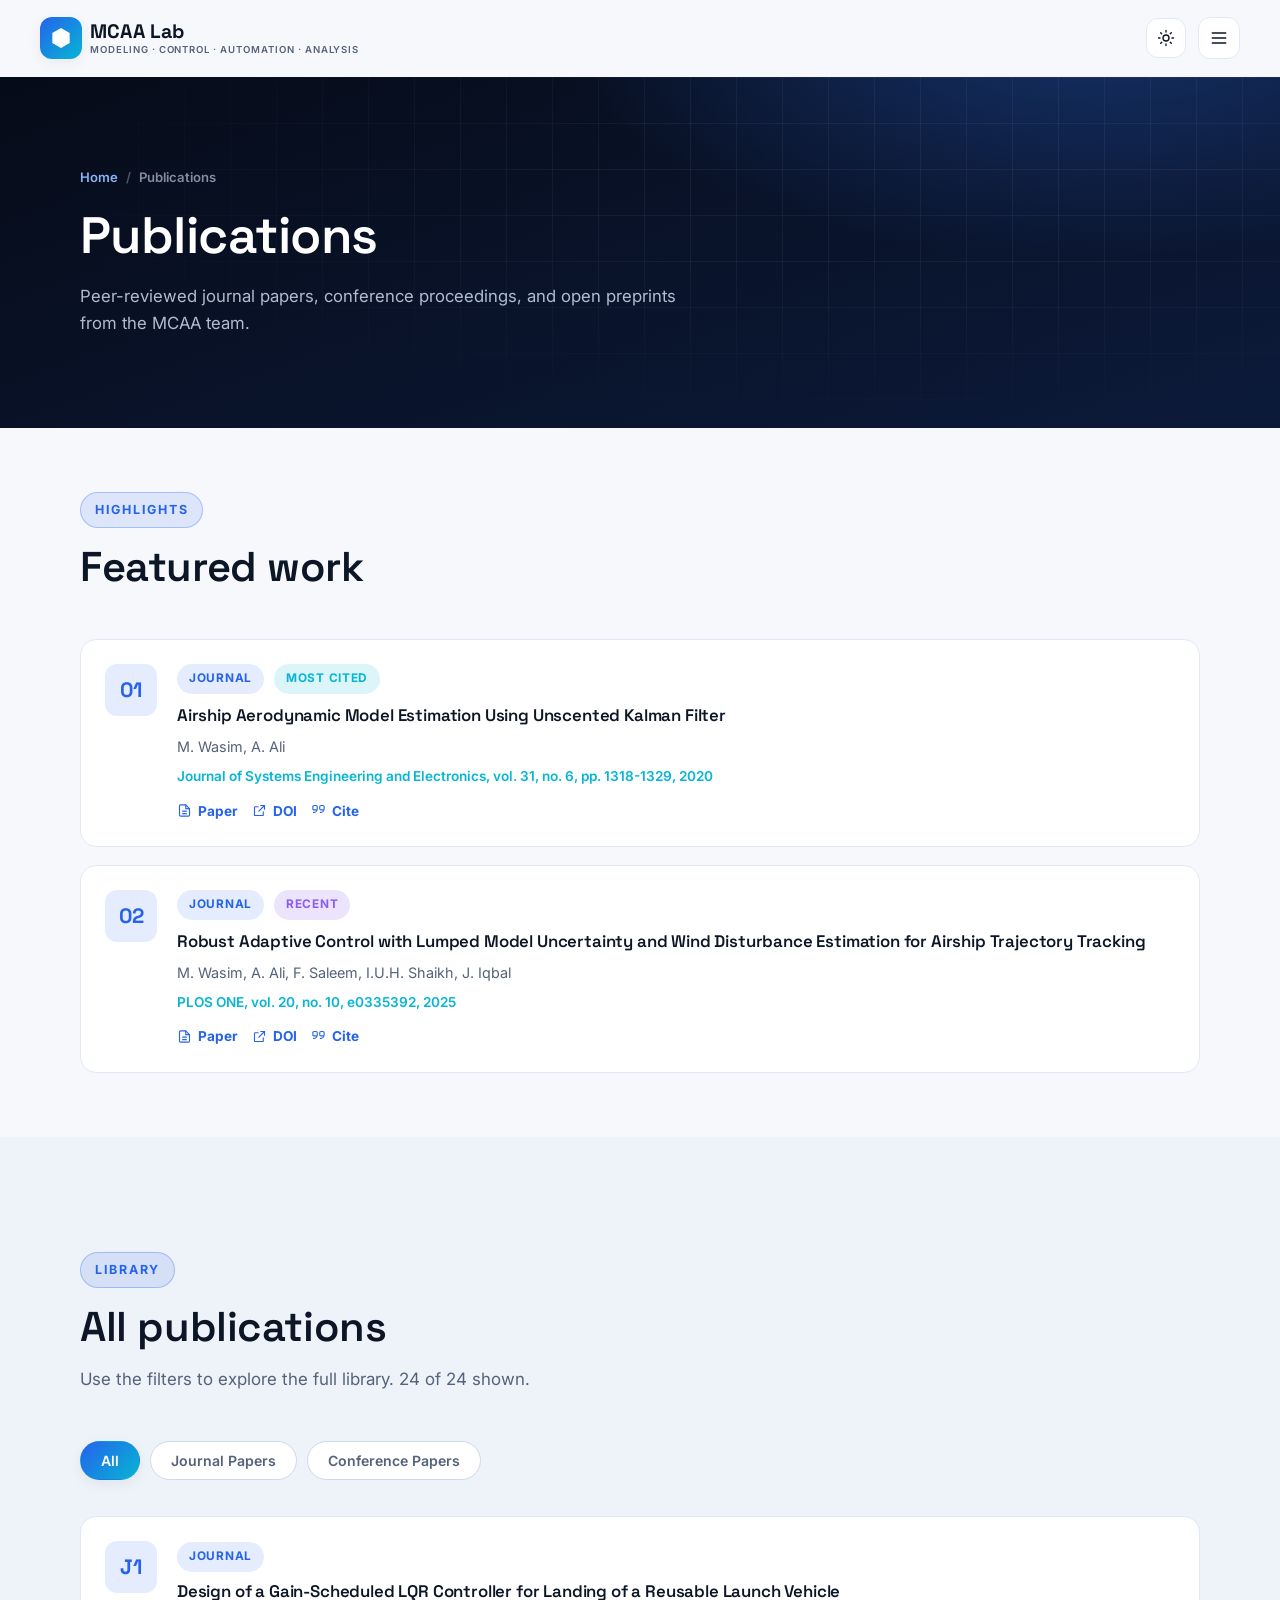
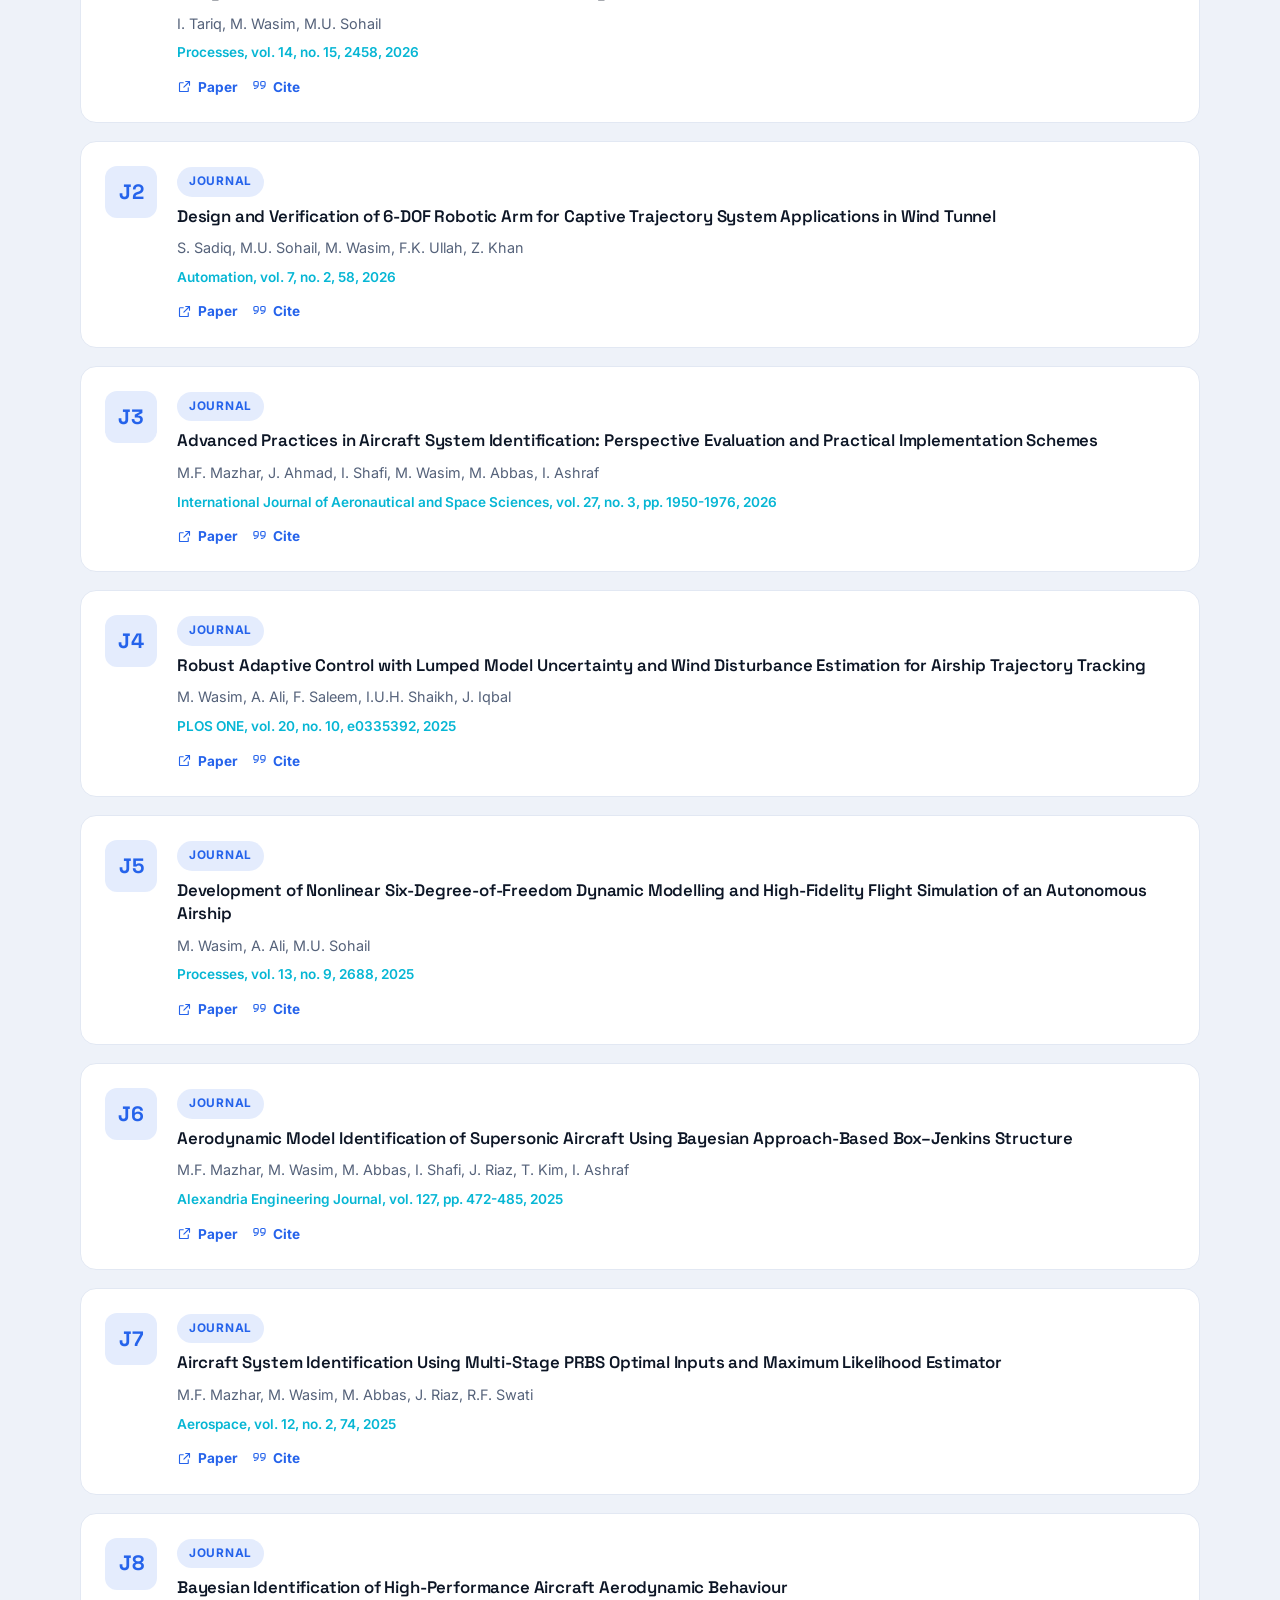
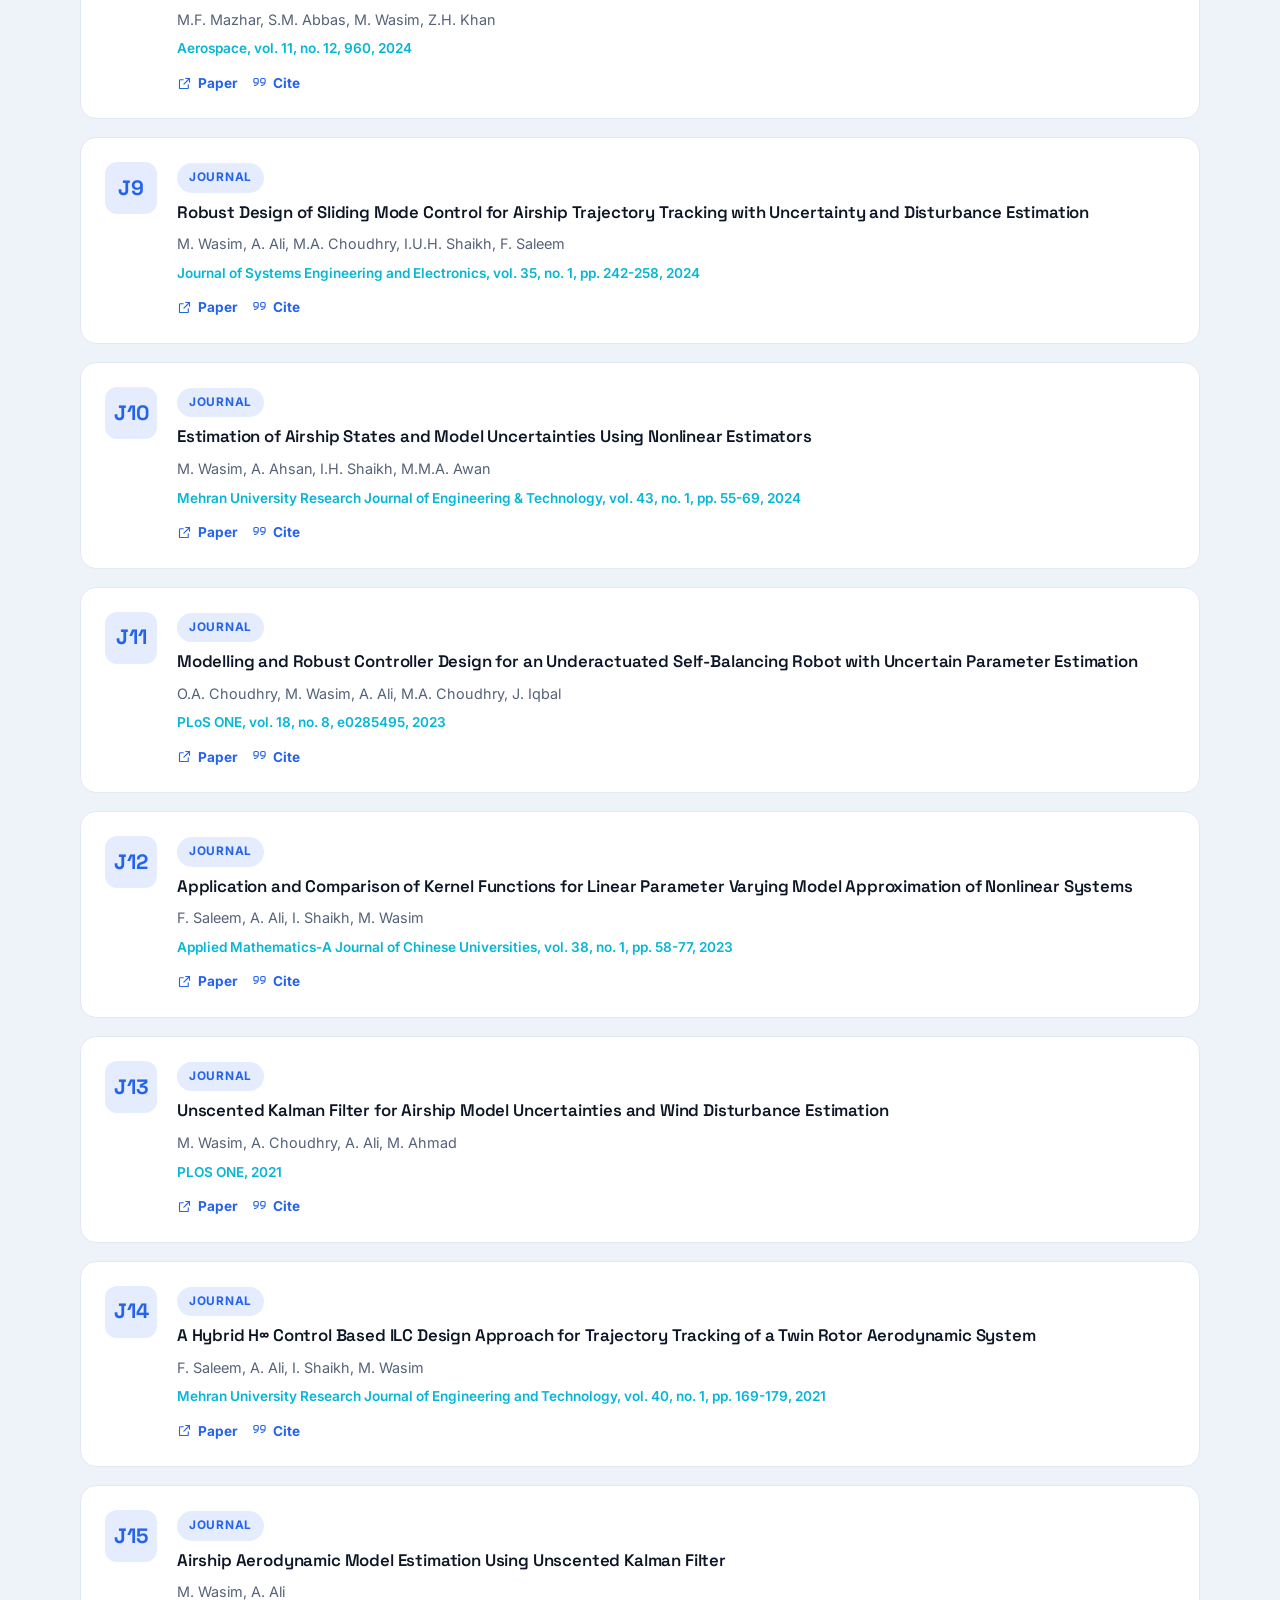
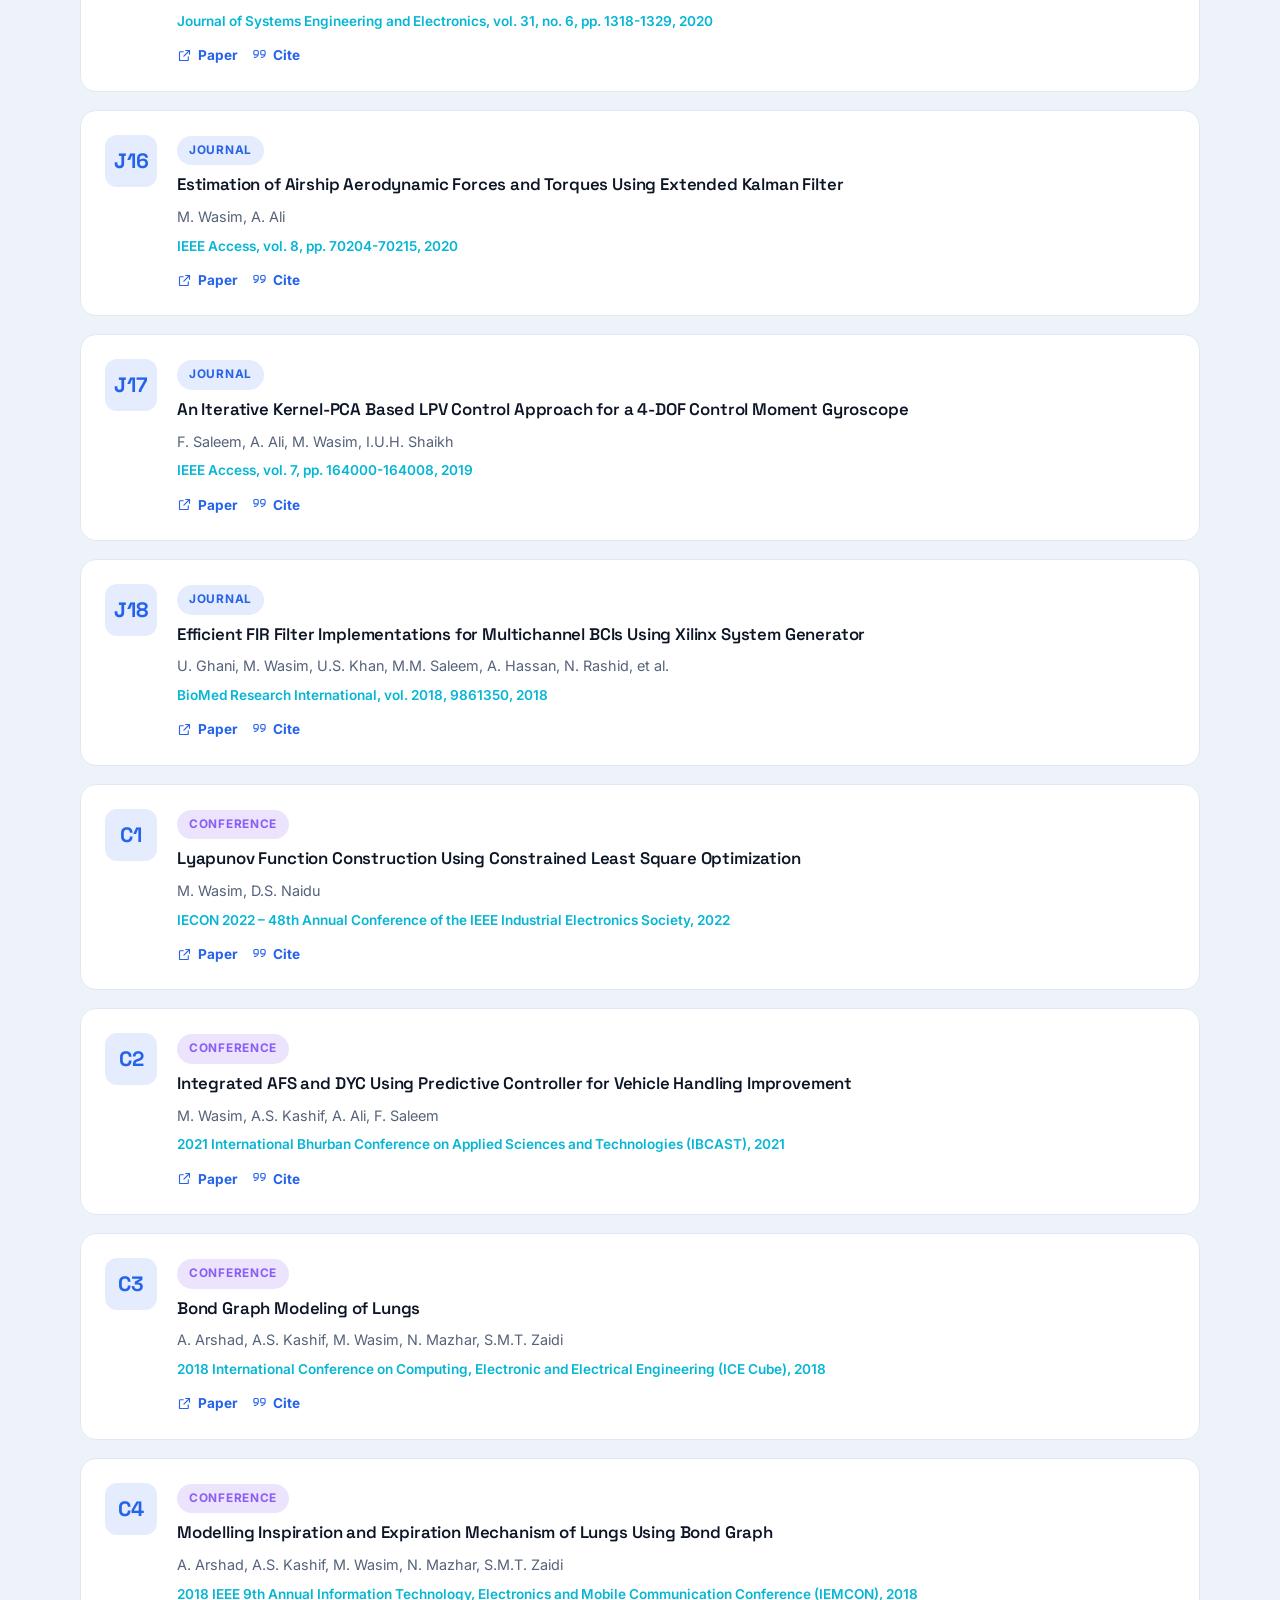
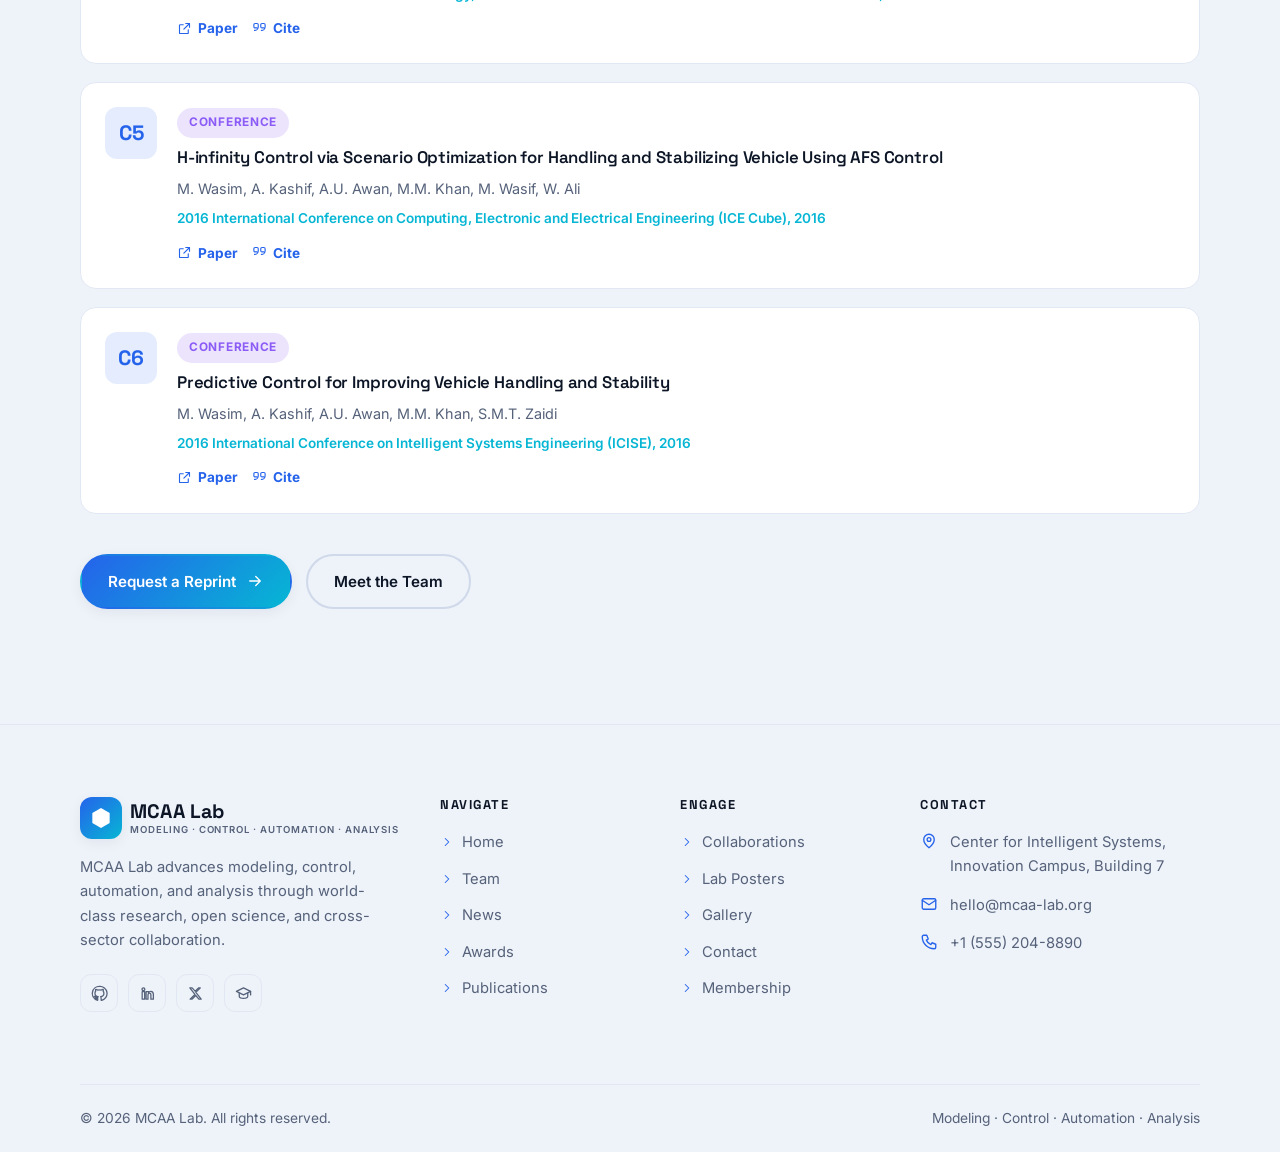
==== commit 38d908b1: "Update website content and images" ====
--- a/publications.html
+++ b/publications.html
@@ -101,22 +101,25 @@
                         <div>
                             <div class="d-flex gap-xs">
                                 <span class="badge badge-blue">Journal</span>
-                                <span class="badge badge-teal">Flagship</span>
+                                <span class="badge badge-teal">Most Cited</span>
                             </div>
-                            <h3 class="mt-sm">Safety-Aware Model Predictive Control for Human-Robot Collaboration</h3>
-                            <p class="authors">A. Vance, L. Mbeki, S. Rahman, K. Chen</p>
-                            <p class="venue">IEEE Transactions on Robotics, vol. 42, 2026</p>
-                            <div class="links"><a href="#"><span class="icon"><svg xmlns="http://www.w3.org/2000/svg" viewBox="0 0 24 24" fill="none" stroke="currentColor" stroke-width="1.8" stroke-linecap="round" stroke-linejoin="round" aria-hidden="true"><path d="M14 3H6a2 2 0 0 0-2 2v14a2 2 0 0 0 2 2h12a2 2 0 0 0 2-2V9l-6-6Z"/><path d="M14 3v6h6M9 13h6M9 17h6"/></svg></span> Paper</a><a href="#"><span class="icon"><svg xmlns="http://www.w3.org/2000/svg" viewBox="0 0 24 24" fill="none" stroke="currentColor" stroke-width="1.8" stroke-linecap="round" stroke-linejoin="round" aria-hidden="true"><path d="M14 4h6v6M20 4L11 13M18 14v5a1 1 0 0 1-1 1H5a1 1 0 0 1-1-1V7a1 1 0 0 1 1-1h5"/></svg></span> PDF</a><a href="#"><span class="icon"><svg xmlns="http://www.w3.org/2000/svg" viewBox="0 0 24 24" fill="none" stroke="currentColor" stroke-width="1.8" stroke-linecap="round" stroke-linejoin="round" aria-hidden="true"><path d="M8 6l-6 6 6 6M16 6l6 6-6 6"/></svg></span> Code</a><a href="#"><span class="icon"><svg xmlns="http://www.w3.org/2000/svg" viewBox="0 0 24 24" fill="none" stroke="currentColor" stroke-width="1.8" stroke-linecap="round" stroke-linejoin="round" aria-hidden="true"><path d="M8 11H5a2 2 0 0 1-2-2V6a2 2 0 0 1 2-2h3a2 2 0 0 1 2 2v3a6 6 0 0 1-6 6M19 11h-3a2 2 0 0 1-2-2V6a2 2 0 0 1 2-2h3a2 2 0 0 1 2 2v3a6 6 0 0 1-6 6"/></svg></span> Cite</a></div>
+                            <h3 class="mt-sm">Airship Aerodynamic Model Estimation Using Unscented Kalman Filter</h3>
+                            <p class="authors">M. Wasim, A. Ali</p>
+                            <p class="venue">Journal of Systems Engineering and Electronics, vol. 31, no. 6, pp. 1318-1329, 2020</p>
+                            <div class="links"><a href="#"><span class="icon"><svg xmlns="http://www.w3.org/2000/svg" viewBox="0 0 24 24" fill="none" stroke="currentColor" stroke-width="1.8" stroke-linecap="round" stroke-linejoin="round" aria-hidden="true"><path d="M14 3H6a2 2 0 0 0-2 2v14a2 2 0 0 0 2 2h12a2 2 0 0 0 2-2V9l-6-6Z"/><path d="M14 3v6h6M9 13h6M9 17h6"/></svg></span> Paper</a><a href="#"><span class="icon"><svg xmlns="http://www.w3.org/2000/svg" viewBox="0 0 24 24" fill="none" stroke="currentColor" stroke-width="1.8" stroke-linecap="round" stroke-linejoin="round" aria-hidden="true"><path d="M14 4h6v6M20 4L11 13M18 14v5a1 1 0 0 1-1 1H5a1 1 0 0 1-1-1V7a1 1 0 0 1 1-1h5"/></svg></span> DOI</a><a href="#"><span class="icon"><svg xmlns="http://www.w3.org/2000/svg" viewBox="0 0 24 24" fill="none" stroke="currentColor" stroke-width="1.8" stroke-linecap="round" stroke-linejoin="round" aria-hidden="true"><path d="M8 11H5a2 2 0 0 1-2-2V6a2 2 0 0 1 2-2h3a2 2 0 0 1 2 2v3a6 6 0 0 1-6 6M19 11h-3a2 2 0 0 1-2-2V6a2 2 0 0 1 2-2h3a2 2 0 0 1 2 2v3a6 6 0 0 1-6 6"/></svg></span> Cite</a></div>
                         </div>
                     </article>
                     <article class="pub-card reveal delay-1">
                         <div class="pub-index">02</div>
                         <div>
-                            <span class="badge badge-purple">Conference</span>
-                            <h3 class="mt-sm">Learning-Based Adaptive Control for Quadrotor Flight in Turbulence</h3>
-                            <p class="authors">K. Chen, A. Vance, M. Duarte, J. Haddad</p>
-                            <p class="venue">IEEE ICRA 2026 &mdash; Best Paper, Intelligent Systems Track</p>
-                            <div class="links"><a href="#"><span class="icon"><svg xmlns="http://www.w3.org/2000/svg" viewBox="0 0 24 24" fill="none" stroke="currentColor" stroke-width="1.8" stroke-linecap="round" stroke-linejoin="round" aria-hidden="true"><path d="M14 3H6a2 2 0 0 0-2 2v14a2 2 0 0 0 2 2h12a2 2 0 0 0 2-2V9l-6-6Z"/><path d="M14 3v6h6M9 13h6M9 17h6"/></svg></span> Paper</a><a href="#"><span class="icon"><svg xmlns="http://www.w3.org/2000/svg" viewBox="0 0 24 24" fill="none" stroke="currentColor" stroke-width="1.8" stroke-linecap="round" stroke-linejoin="round" aria-hidden="true"><path d="M14 4h6v6M20 4L11 13M18 14v5a1 1 0 0 1-1 1H5a1 1 0 0 1-1-1V7a1 1 0 0 1 1-1h5"/></svg></span> PDF</a><a href="#"><span class="icon"><svg xmlns="http://www.w3.org/2000/svg" viewBox="0 0 24 24" fill="none" stroke="currentColor" stroke-width="1.8" stroke-linecap="round" stroke-linejoin="round" aria-hidden="true"><rect x="3" y="5" width="13" height="14" rx="2"/><path d="M16 10l5-3v10l-5-3"/></svg></span> Video</a></div>
+                            <div class="d-flex gap-xs">
+                                <span class="badge badge-blue">Journal</span>
+                                <span class="badge badge-purple">Recent</span>
+                            </div>
+                            <h3 class="mt-sm">Robust Adaptive Control with Lumped Model Uncertainty and Wind Disturbance Estimation for Airship Trajectory Tracking</h3>
+                            <p class="authors">M. Wasim, A. Ali, F. Saleem, I.U.H. Shaikh, J. Iqbal</p>
+                            <p class="venue">PLOS ONE, vol. 20, no. 10, e0335392, 2025</p>
+                            <div class="links"><a href="#"><span class="icon"><svg xmlns="http://www.w3.org/2000/svg" viewBox="0 0 24 24" fill="none" stroke="currentColor" stroke-width="1.8" stroke-linecap="round" stroke-linejoin="round" aria-hidden="true"><path d="M14 3H6a2 2 0 0 0-2 2v14a2 2 0 0 0 2 2h12a2 2 0 0 0 2-2V9l-6-6Z"/><path d="M14 3v6h6M9 13h6M9 17h6"/></svg></span> Paper</a><a href="#"><span class="icon"><svg xmlns="http://www.w3.org/2000/svg" viewBox="0 0 24 24" fill="none" stroke="currentColor" stroke-width="1.8" stroke-linecap="round" stroke-linejoin="round" aria-hidden="true"><path d="M14 4h6v6M20 4L11 13M18 14v5a1 1 0 0 1-1 1H5a1 1 0 0 1-1-1V7a1 1 0 0 1 1-1h5"/></svg></span> DOI</a><a href="#"><span class="icon"><svg xmlns="http://www.w3.org/2000/svg" viewBox="0 0 24 24" fill="none" stroke="currentColor" stroke-width="1.8" stroke-linecap="round" stroke-linejoin="round" aria-hidden="true"><path d="M8 11H5a2 2 0 0 1-2-2V6a2 2 0 0 1 2-2h3a2 2 0 0 1 2 2v3a6 6 0 0 1-6 6M19 11h-3a2 2 0 0 1-2-2V6a2 2 0 0 1 2-2h3a2 2 0 0 1 2 2v3a6 6 0 0 1-6 6"/></svg></span> Cite</a></div>
                         </div>
                     </article>
                 </div>
@@ -136,7 +139,6 @@
                     <button class="filter-btn active" data-filter="all" role="tab" aria-selected="true">All</button>
                     <button class="filter-btn" data-filter="journal" role="tab" aria-selected="false">Journal Papers</button>
                     <button class="filter-btn" data-filter="conference" role="tab" aria-selected="false">Conference Papers</button>
-                    <button class="filter-btn" data-filter="preprint" role="tab" aria-selected="false">Preprints</button>
                 </div>
 
                 <div class="grid gap-md" id="pubGrid">
@@ -144,9 +146,9 @@
                         <div class="pub-index">J1</div>
                         <div>
                             <span class="badge badge-blue mb-1">Journal</span>
-                            <h3>Tube-Based MPC With Learned Uncertainty Sets for Uncertain Nonlinear Systems</h3>
-                            <p class="authors">L. Mbeki, A. Vance, R. Tanaka</p>
-                            <p class="venue">Automatica, 2026</p>
+                            <h3>Design of a Gain-Scheduled LQR Controller for Landing of a Reusable Launch Vehicle</h3>
+                            <p class="authors">I. Tariq, M. Wasim, M.U. Sohail</p>
+                            <p class="venue">Processes, vol. 14, no. 15, 2458, 2026</p>
                             <div class="links"><a href="#"><span class="icon"><svg xmlns="http://www.w3.org/2000/svg" viewBox="0 0 24 24" fill="none" stroke="currentColor" stroke-width="1.8" stroke-linecap="round" stroke-linejoin="round" aria-hidden="true"><path d="M14 4h6v6M20 4L11 13M18 14v5a1 1 0 0 1-1 1H5a1 1 0 0 1-1-1V7a1 1 0 0 1 1-1h5"/></svg></span> Paper</a><a href="#"><span class="icon"><svg xmlns="http://www.w3.org/2000/svg" viewBox="0 0 24 24" fill="none" stroke="currentColor" stroke-width="1.8" stroke-linecap="round" stroke-linejoin="round" aria-hidden="true"><path d="M8 11H5a2 2 0 0 1-2-2V6a2 2 0 0 1 2-2h3a2 2 0 0 1 2 2v3a6 6 0 0 1-6 6M19 11h-3a2 2 0 0 1-2-2V6a2 2 0 0 1 2-2h3a2 2 0 0 1 2 2v3a6 6 0 0 1-6 6"/></svg></span> Cite</a></div>
                         </div>
                     </article>
@@ -154,20 +156,170 @@
                         <div class="pub-index">J2</div>
                         <div>
                             <span class="badge badge-blue mb-1">Journal</span>
-                            <h3>Physics-Informed Neural Digital Twins for Smart-Grid Control</h3>
-                            <p class="authors">R. Tanaka, P. Okafor, A. Vance</p>
-                            <p class="venue">IEEE Transactions on Control of Network Systems, 2026</p>
-                            <div class="links"><a href="#"><span class="icon"><svg xmlns="http://www.w3.org/2000/svg" viewBox="0 0 24 24" fill="none" stroke="currentColor" stroke-width="1.8" stroke-linecap="round" stroke-linejoin="round" aria-hidden="true"><path d="M14 4h6v6M20 4L11 13M18 14v5a1 1 0 0 1-1 1H5a1 1 0 0 1-1-1V7a1 1 0 0 1 1-1h5"/></svg></span> Paper</a><a href="#"><span class="icon"><svg xmlns="http://www.w3.org/2000/svg" viewBox="0 0 24 24" fill="none" stroke="currentColor" stroke-width="1.8" stroke-linecap="round" stroke-linejoin="round" aria-hidden="true"><path d="M8 6l-6 6 6 6M16 6l6 6-6 6"/></svg></span> Code</a></div>
+                            <h3>Design and Verification of 6-DOF Robotic Arm for Captive Trajectory System Applications in Wind Tunnel</h3>
+                            <p class="authors">S. Sadiq, M.U. Sohail, M. Wasim, F.K. Ullah, Z. Khan</p>
+                            <p class="venue">Automation, vol. 7, no. 2, 58, 2026</p>
+                            <div class="links"><a href="#"><span class="icon"><svg xmlns="http://www.w3.org/2000/svg" viewBox="0 0 24 24" fill="none" stroke="currentColor" stroke-width="1.8" stroke-linecap="round" stroke-linejoin="round" aria-hidden="true"><path d="M14 4h6v6M20 4L11 13M18 14v5a1 1 0 0 1-1 1H5a1 1 0 0 1-1-1V7a1 1 0 0 1 1-1h5"/></svg></span> Paper</a><a href="#"><span class="icon"><svg xmlns="http://www.w3.org/2000/svg" viewBox="0 0 24 24" fill="none" stroke="currentColor" stroke-width="1.8" stroke-linecap="round" stroke-linejoin="round" aria-hidden="true"><path d="M8 11H5a2 2 0 0 1-2-2V6a2 2 0 0 1 2-2h3a2 2 0 0 1 2 2v3a6 6 0 0 1-6 6M19 11h-3a2 2 0 0 1-2-2V6a2 2 0 0 1 2-2h3a2 2 0 0 1 2 2v3a6 6 0 0 1-6 6"/></svg></span> Cite</a></div>
                         </div>
                     </article>
                     <article class="pub-card reveal delay-2" data-category="journal">
                         <div class="pub-index">J3</div>
                         <div>
                             <span class="badge badge-blue mb-1">Journal</span>
-                            <h3>Explainable Fault Diagnosis in Rotating Machinery via Attention-Based Networks</h3>
-                            <p class="authors">N. Patel, S. Rahman, L. Mbeki</p>
-                            <p class="venue">Mechanical Systems and Signal Processing, 2025</p>
-                            <div class="links"><a href="#"><span class="icon"><svg xmlns="http://www.w3.org/2000/svg" viewBox="0 0 24 24" fill="none" stroke="currentColor" stroke-width="1.8" stroke-linecap="round" stroke-linejoin="round" aria-hidden="true"><path d="M14 4h6v6M20 4L11 13M18 14v5a1 1 0 0 1-1 1H5a1 1 0 0 1-1-1V7a1 1 0 0 1 1-1h5"/></svg></span> Paper</a><a href="#"><span class="icon"><svg xmlns="http://www.w3.org/2000/svg" viewBox="0 0 24 24" fill="none" stroke="currentColor" stroke-width="1.8" stroke-linecap="round" stroke-linejoin="round" aria-hidden="true"><ellipse cx="12" cy="5" rx="8" ry="3"/><path d="M4 5v14c0 1.7 3.6 3 8 3s8-1.3 8-3V5M4 12c0 1.7 3.6 3 8 3s8-1.3 8-3"/></svg></span> Dataset</a></div>
+                            <h3>Advanced Practices in Aircraft System Identification: Perspective Evaluation and Practical Implementation Schemes</h3>
+                            <p class="authors">M.F. Mazhar, J. Ahmad, I. Shafi, M. Wasim, M. Abbas, I. Ashraf</p>
+                            <p class="venue">International Journal of Aeronautical and Space Sciences, vol. 27, no. 3, pp. 1950-1976, 2026</p>
+                            <div class="links"><a href="#"><span class="icon"><svg xmlns="http://www.w3.org/2000/svg" viewBox="0 0 24 24" fill="none" stroke="currentColor" stroke-width="1.8" stroke-linecap="round" stroke-linejoin="round" aria-hidden="true"><path d="M14 4h6v6M20 4L11 13M18 14v5a1 1 0 0 1-1 1H5a1 1 0 0 1-1-1V7a1 1 0 0 1 1-1h5"/></svg></span> Paper</a><a href="#"><span class="icon"><svg xmlns="http://www.w3.org/2000/svg" viewBox="0 0 24 24" fill="none" stroke="currentColor" stroke-width="1.8" stroke-linecap="round" stroke-linejoin="round" aria-hidden="true"><path d="M8 11H5a2 2 0 0 1-2-2V6a2 2 0 0 1 2-2h3a2 2 0 0 1 2 2v3a6 6 0 0 1-6 6M19 11h-3a2 2 0 0 1-2-2V6a2 2 0 0 1 2-2h3a2 2 0 0 1 2 2v3a6 6 0 0 1-6 6"/></svg></span> Cite</a></div>
+                        </div>
+                    </article>
+                    <article class="pub-card reveal" data-category="journal">
+                        <div class="pub-index">J4</div>
+                        <div>
+                            <span class="badge badge-blue mb-1">Journal</span>
+                            <h3>Robust Adaptive Control with Lumped Model Uncertainty and Wind Disturbance Estimation for Airship Trajectory Tracking</h3>
+                            <p class="authors">M. Wasim, A. Ali, F. Saleem, I.U.H. Shaikh, J. Iqbal</p>
+                            <p class="venue">PLOS ONE, vol. 20, no. 10, e0335392, 2025</p>
+                            <div class="links"><a href="#"><span class="icon"><svg xmlns="http://www.w3.org/2000/svg" viewBox="0 0 24 24" fill="none" stroke="currentColor" stroke-width="1.8" stroke-linecap="round" stroke-linejoin="round" aria-hidden="true"><path d="M14 4h6v6M20 4L11 13M18 14v5a1 1 0 0 1-1 1H5a1 1 0 0 1-1-1V7a1 1 0 0 1 1-1h5"/></svg></span> Paper</a><a href="#"><span class="icon"><svg xmlns="http://www.w3.org/2000/svg" viewBox="0 0 24 24" fill="none" stroke="currentColor" stroke-width="1.8" stroke-linecap="round" stroke-linejoin="round" aria-hidden="true"><path d="M8 11H5a2 2 0 0 1-2-2V6a2 2 0 0 1 2-2h3a2 2 0 0 1 2 2v3a6 6 0 0 1-6 6M19 11h-3a2 2 0 0 1-2-2V6a2 2 0 0 1 2-2h3a2 2 0 0 1 2 2v3a6 6 0 0 1-6 6"/></svg></span> Cite</a></div>
+                        </div>
+                    </article>
+                    <article class="pub-card reveal delay-1" data-category="journal">
+                        <div class="pub-index">J5</div>
+                        <div>
+                            <span class="badge badge-blue mb-1">Journal</span>
+                            <h3>Development of Nonlinear Six-Degree-of-Freedom Dynamic Modelling and High-Fidelity Flight Simulation of an Autonomous Airship</h3>
+                            <p class="authors">M. Wasim, A. Ali, M.U. Sohail</p>
+                            <p class="venue">Processes, vol. 13, no. 9, 2688, 2025</p>
+                            <div class="links"><a href="#"><span class="icon"><svg xmlns="http://www.w3.org/2000/svg" viewBox="0 0 24 24" fill="none" stroke="currentColor" stroke-width="1.8" stroke-linecap="round" stroke-linejoin="round" aria-hidden="true"><path d="M14 4h6v6M20 4L11 13M18 14v5a1 1 0 0 1-1 1H5a1 1 0 0 1-1-1V7a1 1 0 0 1 1-1h5"/></svg></span> Paper</a><a href="#"><span class="icon"><svg xmlns="http://www.w3.org/2000/svg" viewBox="0 0 24 24" fill="none" stroke="currentColor" stroke-width="1.8" stroke-linecap="round" stroke-linejoin="round" aria-hidden="true"><path d="M8 11H5a2 2 0 0 1-2-2V6a2 2 0 0 1 2-2h3a2 2 0 0 1 2 2v3a6 6 0 0 1-6 6M19 11h-3a2 2 0 0 1-2-2V6a2 2 0 0 1 2-2h3a2 2 0 0 1 2 2v3a6 6 0 0 1-6 6"/></svg></span> Cite</a></div>
+                        </div>
+                    </article>
+                    <article class="pub-card reveal delay-2" data-category="journal">
+                        <div class="pub-index">J6</div>
+                        <div>
+                            <span class="badge badge-blue mb-1">Journal</span>
+                            <h3>Aerodynamic Model Identification of Supersonic Aircraft Using Bayesian Approach-Based Box&ndash;Jenkins Structure</h3>
+                            <p class="authors">M.F. Mazhar, M. Wasim, M. Abbas, I. Shafi, J. Riaz, T. Kim, I. Ashraf</p>
+                            <p class="venue">Alexandria Engineering Journal, vol. 127, pp. 472-485, 2025</p>
+                            <div class="links"><a href="#"><span class="icon"><svg xmlns="http://www.w3.org/2000/svg" viewBox="0 0 24 24" fill="none" stroke="currentColor" stroke-width="1.8" stroke-linecap="round" stroke-linejoin="round" aria-hidden="true"><path d="M14 4h6v6M20 4L11 13M18 14v5a1 1 0 0 1-1 1H5a1 1 0 0 1-1-1V7a1 1 0 0 1 1-1h5"/></svg></span> Paper</a><a href="#"><span class="icon"><svg xmlns="http://www.w3.org/2000/svg" viewBox="0 0 24 24" fill="none" stroke="currentColor" stroke-width="1.8" stroke-linecap="round" stroke-linejoin="round" aria-hidden="true"><path d="M8 11H5a2 2 0 0 1-2-2V6a2 2 0 0 1 2-2h3a2 2 0 0 1 2 2v3a6 6 0 0 1-6 6M19 11h-3a2 2 0 0 1-2-2V6a2 2 0 0 1 2-2h3a2 2 0 0 1 2 2v3a6 6 0 0 1-6 6"/></svg></span> Cite</a></div>
+                        </div>
+                    </article>
+                    <article class="pub-card reveal" data-category="journal">
+                        <div class="pub-index">J7</div>
+                        <div>
+                            <span class="badge badge-blue mb-1">Journal</span>
+                            <h3>Aircraft System Identification Using Multi-Stage PRBS Optimal Inputs and Maximum Likelihood Estimator</h3>
+                            <p class="authors">M.F. Mazhar, M. Wasim, M. Abbas, J. Riaz, R.F. Swati</p>
+                            <p class="venue">Aerospace, vol. 12, no. 2, 74, 2025</p>
+                            <div class="links"><a href="#"><span class="icon"><svg xmlns="http://www.w3.org/2000/svg" viewBox="0 0 24 24" fill="none" stroke="currentColor" stroke-width="1.8" stroke-linecap="round" stroke-linejoin="round" aria-hidden="true"><path d="M14 4h6v6M20 4L11 13M18 14v5a1 1 0 0 1-1 1H5a1 1 0 0 1-1-1V7a1 1 0 0 1 1-1h5"/></svg></span> Paper</a><a href="#"><span class="icon"><svg xmlns="http://www.w3.org/2000/svg" viewBox="0 0 24 24" fill="none" stroke="currentColor" stroke-width="1.8" stroke-linecap="round" stroke-linejoin="round" aria-hidden="true"><path d="M8 11H5a2 2 0 0 1-2-2V6a2 2 0 0 1 2-2h3a2 2 0 0 1 2 2v3a6 6 0 0 1-6 6M19 11h-3a2 2 0 0 1-2-2V6a2 2 0 0 1 2-2h3a2 2 0 0 1 2 2v3a6 6 0 0 1-6 6"/></svg></span> Cite</a></div>
+                        </div>
+                    </article>
+                    <article class="pub-card reveal delay-1" data-category="journal">
+                        <div class="pub-index">J8</div>
+                        <div>
+                            <span class="badge badge-blue mb-1">Journal</span>
+                            <h3>Bayesian Identification of High-Performance Aircraft Aerodynamic Behaviour</h3>
+                            <p class="authors">M.F. Mazhar, S.M. Abbas, M. Wasim, Z.H. Khan</p>
+                            <p class="venue">Aerospace, vol. 11, no. 12, 960, 2024</p>
+                            <div class="links"><a href="#"><span class="icon"><svg xmlns="http://www.w3.org/2000/svg" viewBox="0 0 24 24" fill="none" stroke="currentColor" stroke-width="1.8" stroke-linecap="round" stroke-linejoin="round" aria-hidden="true"><path d="M14 4h6v6M20 4L11 13M18 14v5a1 1 0 0 1-1 1H5a1 1 0 0 1-1-1V7a1 1 0 0 1 1-1h5"/></svg></span> Paper</a><a href="#"><span class="icon"><svg xmlns="http://www.w3.org/2000/svg" viewBox="0 0 24 24" fill="none" stroke="currentColor" stroke-width="1.8" stroke-linecap="round" stroke-linejoin="round" aria-hidden="true"><path d="M8 11H5a2 2 0 0 1-2-2V6a2 2 0 0 1 2-2h3a2 2 0 0 1 2 2v3a6 6 0 0 1-6 6M19 11h-3a2 2 0 0 1-2-2V6a2 2 0 0 1 2-2h3a2 2 0 0 1 2 2v3a6 6 0 0 1-6 6"/></svg></span> Cite</a></div>
+                        </div>
+                    </article>
+                    <article class="pub-card reveal delay-2" data-category="journal">
+                        <div class="pub-index">J9</div>
+                        <div>
+                            <span class="badge badge-blue mb-1">Journal</span>
+                            <h3>Robust Design of Sliding Mode Control for Airship Trajectory Tracking with Uncertainty and Disturbance Estimation</h3>
+                            <p class="authors">M. Wasim, A. Ali, M.A. Choudhry, I.U.H. Shaikh, F. Saleem</p>
+                            <p class="venue">Journal of Systems Engineering and Electronics, vol. 35, no. 1, pp. 242-258, 2024</p>
+                            <div class="links"><a href="#"><span class="icon"><svg xmlns="http://www.w3.org/2000/svg" viewBox="0 0 24 24" fill="none" stroke="currentColor" stroke-width="1.8" stroke-linecap="round" stroke-linejoin="round" aria-hidden="true"><path d="M14 4h6v6M20 4L11 13M18 14v5a1 1 0 0 1-1 1H5a1 1 0 0 1-1-1V7a1 1 0 0 1 1-1h5"/></svg></span> Paper</a><a href="#"><span class="icon"><svg xmlns="http://www.w3.org/2000/svg" viewBox="0 0 24 24" fill="none" stroke="currentColor" stroke-width="1.8" stroke-linecap="round" stroke-linejoin="round" aria-hidden="true"><path d="M8 11H5a2 2 0 0 1-2-2V6a2 2 0 0 1 2-2h3a2 2 0 0 1 2 2v3a6 6 0 0 1-6 6M19 11h-3a2 2 0 0 1-2-2V6a2 2 0 0 1 2-2h3a2 2 0 0 1 2 2v3a6 6 0 0 1-6 6"/></svg></span> Cite</a></div>
+                        </div>
+                    </article>
+                    <article class="pub-card reveal" data-category="journal">
+                        <div class="pub-index">J10</div>
+                        <div>
+                            <span class="badge badge-blue mb-1">Journal</span>
+                            <h3>Estimation of Airship States and Model Uncertainties Using Nonlinear Estimators</h3>
+                            <p class="authors">M. Wasim, A. Ahsan, I.H. Shaikh, M.M.A. Awan</p>
+                            <p class="venue">Mehran University Research Journal of Engineering &amp; Technology, vol. 43, no. 1, pp. 55-69, 2024</p>
+                            <div class="links"><a href="#"><span class="icon"><svg xmlns="http://www.w3.org/2000/svg" viewBox="0 0 24 24" fill="none" stroke="currentColor" stroke-width="1.8" stroke-linecap="round" stroke-linejoin="round" aria-hidden="true"><path d="M14 4h6v6M20 4L11 13M18 14v5a1 1 0 0 1-1 1H5a1 1 0 0 1-1-1V7a1 1 0 0 1 1-1h5"/></svg></span> Paper</a><a href="#"><span class="icon"><svg xmlns="http://www.w3.org/2000/svg" viewBox="0 0 24 24" fill="none" stroke="currentColor" stroke-width="1.8" stroke-linecap="round" stroke-linejoin="round" aria-hidden="true"><path d="M8 11H5a2 2 0 0 1-2-2V6a2 2 0 0 1 2-2h3a2 2 0 0 1 2 2v3a6 6 0 0 1-6 6M19 11h-3a2 2 0 0 1-2-2V6a2 2 0 0 1 2-2h3a2 2 0 0 1 2 2v3a6 6 0 0 1-6 6"/></svg></span> Cite</a></div>
+                        </div>
+                    </article>
+                    <article class="pub-card reveal delay-1" data-category="journal">
+                        <div class="pub-index">J11</div>
+                        <div>
+                            <span class="badge badge-blue mb-1">Journal</span>
+                            <h3>Modelling and Robust Controller Design for an Underactuated Self-Balancing Robot with Uncertain Parameter Estimation</h3>
+                            <p class="authors">O.A. Choudhry, M. Wasim, A. Ali, M.A. Choudhry, J. Iqbal</p>
+                            <p class="venue">PLoS ONE, vol. 18, no. 8, e0285495, 2023</p>
+                            <div class="links"><a href="#"><span class="icon"><svg xmlns="http://www.w3.org/2000/svg" viewBox="0 0 24 24" fill="none" stroke="currentColor" stroke-width="1.8" stroke-linecap="round" stroke-linejoin="round" aria-hidden="true"><path d="M14 4h6v6M20 4L11 13M18 14v5a1 1 0 0 1-1 1H5a1 1 0 0 1-1-1V7a1 1 0 0 1 1-1h5"/></svg></span> Paper</a><a href="#"><span class="icon"><svg xmlns="http://www.w3.org/2000/svg" viewBox="0 0 24 24" fill="none" stroke="currentColor" stroke-width="1.8" stroke-linecap="round" stroke-linejoin="round" aria-hidden="true"><path d="M8 11H5a2 2 0 0 1-2-2V6a2 2 0 0 1 2-2h3a2 2 0 0 1 2 2v3a6 6 0 0 1-6 6M19 11h-3a2 2 0 0 1-2-2V6a2 2 0 0 1 2-2h3a2 2 0 0 1 2 2v3a6 6 0 0 1-6 6"/></svg></span> Cite</a></div>
+                        </div>
+                    </article>
+                    <article class="pub-card reveal delay-2" data-category="journal">
+                        <div class="pub-index">J12</div>
+                        <div>
+                            <span class="badge badge-blue mb-1">Journal</span>
+                            <h3>Application and Comparison of Kernel Functions for Linear Parameter Varying Model Approximation of Nonlinear Systems</h3>
+                            <p class="authors">F. Saleem, A. Ali, I. Shaikh, M. Wasim</p>
+                            <p class="venue">Applied Mathematics-A Journal of Chinese Universities, vol. 38, no. 1, pp. 58-77, 2023</p>
+                            <div class="links"><a href="#"><span class="icon"><svg xmlns="http://www.w3.org/2000/svg" viewBox="0 0 24 24" fill="none" stroke="currentColor" stroke-width="1.8" stroke-linecap="round" stroke-linejoin="round" aria-hidden="true"><path d="M14 4h6v6M20 4L11 13M18 14v5a1 1 0 0 1-1 1H5a1 1 0 0 1-1-1V7a1 1 0 0 1 1-1h5"/></svg></span> Paper</a><a href="#"><span class="icon"><svg xmlns="http://www.w3.org/2000/svg" viewBox="0 0 24 24" fill="none" stroke="currentColor" stroke-width="1.8" stroke-linecap="round" stroke-linejoin="round" aria-hidden="true"><path d="M8 11H5a2 2 0 0 1-2-2V6a2 2 0 0 1 2-2h3a2 2 0 0 1 2 2v3a6 6 0 0 1-6 6M19 11h-3a2 2 0 0 1-2-2V6a2 2 0 0 1 2-2h3a2 2 0 0 1 2 2v3a6 6 0 0 1-6 6"/></svg></span> Cite</a></div>
+                        </div>
+                    </article>
+                    <article class="pub-card reveal" data-category="journal">
+                        <div class="pub-index">J13</div>
+                        <div>
+                            <span class="badge badge-blue mb-1">Journal</span>
+                            <h3>Unscented Kalman Filter for Airship Model Uncertainties and Wind Disturbance Estimation</h3>
+                            <p class="authors">M. Wasim, A. Choudhry, A. Ali, M. Ahmad</p>
+                            <p class="venue">PLOS ONE, 2021</p>
+                            <div class="links"><a href="#"><span class="icon"><svg xmlns="http://www.w3.org/2000/svg" viewBox="0 0 24 24" fill="none" stroke="currentColor" stroke-width="1.8" stroke-linecap="round" stroke-linejoin="round" aria-hidden="true"><path d="M14 4h6v6M20 4L11 13M18 14v5a1 1 0 0 1-1 1H5a1 1 0 0 1-1-1V7a1 1 0 0 1 1-1h5"/></svg></span> Paper</a><a href="#"><span class="icon"><svg xmlns="http://www.w3.org/2000/svg" viewBox="0 0 24 24" fill="none" stroke="currentColor" stroke-width="1.8" stroke-linecap="round" stroke-linejoin="round" aria-hidden="true"><path d="M8 11H5a2 2 0 0 1-2-2V6a2 2 0 0 1 2-2h3a2 2 0 0 1 2 2v3a6 6 0 0 1-6 6M19 11h-3a2 2 0 0 1-2-2V6a2 2 0 0 1 2-2h3a2 2 0 0 1 2 2v3a6 6 0 0 1-6 6"/></svg></span> Cite</a></div>
+                        </div>
+                    </article>
+                    <article class="pub-card reveal delay-1" data-category="journal">
+                        <div class="pub-index">J14</div>
+                        <div>
+                            <span class="badge badge-blue mb-1">Journal</span>
+                            <h3>A Hybrid H&infin; Control Based ILC Design Approach for Trajectory Tracking of a Twin Rotor Aerodynamic System</h3>
+                            <p class="authors">F. Saleem, A. Ali, I. Shaikh, M. Wasim</p>
+                            <p class="venue">Mehran University Research Journal of Engineering and Technology, vol. 40, no. 1, pp. 169-179, 2021</p>
+                            <div class="links"><a href="#"><span class="icon"><svg xmlns="http://www.w3.org/2000/svg" viewBox="0 0 24 24" fill="none" stroke="currentColor" stroke-width="1.8" stroke-linecap="round" stroke-linejoin="round" aria-hidden="true"><path d="M14 4h6v6M20 4L11 13M18 14v5a1 1 0 0 1-1 1H5a1 1 0 0 1-1-1V7a1 1 0 0 1 1-1h5"/></svg></span> Paper</a><a href="#"><span class="icon"><svg xmlns="http://www.w3.org/2000/svg" viewBox="0 0 24 24" fill="none" stroke="currentColor" stroke-width="1.8" stroke-linecap="round" stroke-linejoin="round" aria-hidden="true"><path d="M8 11H5a2 2 0 0 1-2-2V6a2 2 0 0 1 2-2h3a2 2 0 0 1 2 2v3a6 6 0 0 1-6 6M19 11h-3a2 2 0 0 1-2-2V6a2 2 0 0 1 2-2h3a2 2 0 0 1 2 2v3a6 6 0 0 1-6 6"/></svg></span> Cite</a></div>
+                        </div>
+                    </article>
+                    <article class="pub-card reveal delay-2" data-category="journal">
+                        <div class="pub-index">J15</div>
+                        <div>
+                            <span class="badge badge-blue mb-1">Journal</span>
+                            <h3>Airship Aerodynamic Model Estimation Using Unscented Kalman Filter</h3>
+                            <p class="authors">M. Wasim, A. Ali</p>
+                            <p class="venue">Journal of Systems Engineering and Electronics, vol. 31, no. 6, pp. 1318-1329, 2020</p>
+                            <div class="links"><a href="#"><span class="icon"><svg xmlns="http://www.w3.org/2000/svg" viewBox="0 0 24 24" fill="none" stroke="currentColor" stroke-width="1.8" stroke-linecap="round" stroke-linejoin="round" aria-hidden="true"><path d="M14 4h6v6M20 4L11 13M18 14v5a1 1 0 0 1-1 1H5a1 1 0 0 1-1-1V7a1 1 0 0 1 1-1h5"/></svg></span> Paper</a><a href="#"><span class="icon"><svg xmlns="http://www.w3.org/2000/svg" viewBox="0 0 24 24" fill="none" stroke="currentColor" stroke-width="1.8" stroke-linecap="round" stroke-linejoin="round" aria-hidden="true"><path d="M8 11H5a2 2 0 0 1-2-2V6a2 2 0 0 1 2-2h3a2 2 0 0 1 2 2v3a6 6 0 0 1-6 6M19 11h-3a2 2 0 0 1-2-2V6a2 2 0 0 1 2-2h3a2 2 0 0 1 2 2v3a6 6 0 0 1-6 6"/></svg></span> Cite</a></div>
+                        </div>
+                    </article>
+                    <article class="pub-card reveal" data-category="journal">
+                        <div class="pub-index">J16</div>
+                        <div>
+                            <span class="badge badge-blue mb-1">Journal</span>
+                            <h3>Estimation of Airship Aerodynamic Forces and Torques Using Extended Kalman Filter</h3>
+                            <p class="authors">M. Wasim, A. Ali</p>
+                            <p class="venue">IEEE Access, vol. 8, pp. 70204-70215, 2020</p>
+                            <div class="links"><a href="#"><span class="icon"><svg xmlns="http://www.w3.org/2000/svg" viewBox="0 0 24 24" fill="none" stroke="currentColor" stroke-width="1.8" stroke-linecap="round" stroke-linejoin="round" aria-hidden="true"><path d="M14 4h6v6M20 4L11 13M18 14v5a1 1 0 0 1-1 1H5a1 1 0 0 1-1-1V7a1 1 0 0 1 1-1h5"/></svg></span> Paper</a><a href="#"><span class="icon"><svg xmlns="http://www.w3.org/2000/svg" viewBox="0 0 24 24" fill="none" stroke="currentColor" stroke-width="1.8" stroke-linecap="round" stroke-linejoin="round" aria-hidden="true"><path d="M8 11H5a2 2 0 0 1-2-2V6a2 2 0 0 1 2-2h3a2 2 0 0 1 2 2v3a6 6 0 0 1-6 6M19 11h-3a2 2 0 0 1-2-2V6a2 2 0 0 1 2-2h3a2 2 0 0 1 2 2v3a6 6 0 0 1-6 6"/></svg></span> Cite</a></div>
+                        </div>
+                    </article>
+                    <article class="pub-card reveal delay-1" data-category="journal">
+                        <div class="pub-index">J17</div>
+                        <div>
+                            <span class="badge badge-blue mb-1">Journal</span>
+                            <h3>An Iterative Kernel-PCA Based LPV Control Approach for a 4-DOF Control Moment Gyroscope</h3>
+                            <p class="authors">F. Saleem, A. Ali, M. Wasim, I.U.H. Shaikh</p>
+                            <p class="venue">IEEE Access, vol. 7, pp. 164000-164008, 2019</p>
+                            <div class="links"><a href="#"><span class="icon"><svg xmlns="http://www.w3.org/2000/svg" viewBox="0 0 24 24" fill="none" stroke="currentColor" stroke-width="1.8" stroke-linecap="round" stroke-linejoin="round" aria-hidden="true"><path d="M14 4h6v6M20 4L11 13M18 14v5a1 1 0 0 1-1 1H5a1 1 0 0 1-1-1V7a1 1 0 0 1 1-1h5"/></svg></span> Paper</a><a href="#"><span class="icon"><svg xmlns="http://www.w3.org/2000/svg" viewBox="0 0 24 24" fill="none" stroke="currentColor" stroke-width="1.8" stroke-linecap="round" stroke-linejoin="round" aria-hidden="true"><path d="M8 11H5a2 2 0 0 1-2-2V6a2 2 0 0 1 2-2h3a2 2 0 0 1 2 2v3a6 6 0 0 1-6 6M19 11h-3a2 2 0 0 1-2-2V6a2 2 0 0 1 2-2h3a2 2 0 0 1 2 2v3a6 6 0 0 1-6 6"/></svg></span> Cite</a></div>
+                        </div>
+                    </article>
+                    <article class="pub-card reveal delay-2" data-category="journal">
+                        <div class="pub-index">J18</div>
+                        <div>
+                            <span class="badge badge-blue mb-1">Journal</span>
+                            <h3>Efficient FIR Filter Implementations for Multichannel BCIs Using Xilinx System Generator</h3>
+                            <p class="authors">U. Ghani, M. Wasim, U.S. Khan, M.M. Saleem, A. Hassan, N. Rashid, et al.</p>
+                            <p class="venue">BioMed Research International, vol. 2018, 9861350, 2018</p>
+                            <div class="links"><a href="#"><span class="icon"><svg xmlns="http://www.w3.org/2000/svg" viewBox="0 0 24 24" fill="none" stroke="currentColor" stroke-width="1.8" stroke-linecap="round" stroke-linejoin="round" aria-hidden="true"><path d="M14 4h6v6M20 4L11 13M18 14v5a1 1 0 0 1-1 1H5a1 1 0 0 1-1-1V7a1 1 0 0 1 1-1h5"/></svg></span> Paper</a><a href="#"><span class="icon"><svg xmlns="http://www.w3.org/2000/svg" viewBox="0 0 24 24" fill="none" stroke="currentColor" stroke-width="1.8" stroke-linecap="round" stroke-linejoin="round" aria-hidden="true"><path d="M8 11H5a2 2 0 0 1-2-2V6a2 2 0 0 1 2-2h3a2 2 0 0 1 2 2v3a6 6 0 0 1-6 6M19 11h-3a2 2 0 0 1-2-2V6a2 2 0 0 1 2-2h3a2 2 0 0 1 2 2v3a6 6 0 0 1-6 6"/></svg></span> Cite</a></div>
                         </div>
                     </article>
 
@@ -175,61 +327,60 @@
                         <div class="pub-index">C1</div>
                         <div>
                             <span class="badge badge-purple mb-1">Conference</span>
-                            <h3>Decentralized Swarm Coordination Under Communication Constraints</h3>
-                            <p class="authors">M. Duarte, K. Chen, A. Vance</p>
-                            <p class="venue">IEEE/RSJ IROS 2026</p>
-                            <div class="links"><a href="#"><span class="icon"><svg xmlns="http://www.w3.org/2000/svg" viewBox="0 0 24 24" fill="none" stroke="currentColor" stroke-width="1.8" stroke-linecap="round" stroke-linejoin="round" aria-hidden="true"><path d="M14 4h6v6M20 4L11 13M18 14v5a1 1 0 0 1-1 1H5a1 1 0 0 1-1-1V7a1 1 0 0 1 1-1h5"/></svg></span> Paper</a><a href="#"><span class="icon"><svg xmlns="http://www.w3.org/2000/svg" viewBox="0 0 24 24" fill="none" stroke="currentColor" stroke-width="1.8" stroke-linecap="round" stroke-linejoin="round" aria-hidden="true"><rect x="3" y="5" width="13" height="14" rx="2"/><path d="M16 10l5-3v10l-5-3"/></svg></span> Video</a></div>
+                            <h3>Lyapunov Function Construction Using Constrained Least Square Optimization</h3>
+                            <p class="authors">M. Wasim, D.S. Naidu</p>
+                            <p class="venue">IECON 2022 &ndash; 48th Annual Conference of the IEEE Industrial Electronics Society, 2022</p>
+                            <div class="links"><a href="#"><span class="icon"><svg xmlns="http://www.w3.org/2000/svg" viewBox="0 0 24 24" fill="none" stroke="currentColor" stroke-width="1.8" stroke-linecap="round" stroke-linejoin="round" aria-hidden="true"><path d="M14 4h6v6M20 4L11 13M18 14v5a1 1 0 0 1-1 1H5a1 1 0 0 1-1-1V7a1 1 0 0 1 1-1h5"/></svg></span> Paper</a><a href="#"><span class="icon"><svg xmlns="http://www.w3.org/2000/svg" viewBox="0 0 24 24" fill="none" stroke="currentColor" stroke-width="1.8" stroke-linecap="round" stroke-linejoin="round" aria-hidden="true"><path d="M8 11H5a2 2 0 0 1-2-2V6a2 2 0 0 1 2-2h3a2 2 0 0 1 2 2v3a6 6 0 0 1-6 6M19 11h-3a2 2 0 0 1-2-2V6a2 2 0 0 1 2-2h3a2 2 0 0 1 2 2v3a6 6 0 0 1-6 6"/></svg></span> Cite</a></div>
                         </div>
                     </article>
                     <article class="pub-card reveal delay-1" data-category="conference">
                         <div class="pub-index">C2</div>
                         <div>
                             <span class="badge badge-purple mb-1">Conference</span>
-                            <h3>Impedance Control for Deformable Object Manipulation</h3>
-                            <p class="authors">J. Haddad, L. Mbeki, P. Okafor</p>
-                            <p class="venue">IEEE International Conference on Automation Science and Engineering (CASE) 2026</p>
-                            <div class="links"><a href="#"><span class="icon"><svg xmlns="http://www.w3.org/2000/svg" viewBox="0 0 24 24" fill="none" stroke="currentColor" stroke-width="1.8" stroke-linecap="round" stroke-linejoin="round" aria-hidden="true"><path d="M14 4h6v6M20 4L11 13M18 14v5a1 1 0 0 1-1 1H5a1 1 0 0 1-1-1V7a1 1 0 0 1 1-1h5"/></svg></span> Paper</a></div>
+                            <h3>Integrated AFS and DYC Using Predictive Controller for Vehicle Handling Improvement</h3>
+                            <p class="authors">M. Wasim, A.S. Kashif, A. Ali, F. Saleem</p>
+                            <p class="venue">2021 International Bhurban Conference on Applied Sciences and Technologies (IBCAST), 2021</p>
+                            <div class="links"><a href="#"><span class="icon"><svg xmlns="http://www.w3.org/2000/svg" viewBox="0 0 24 24" fill="none" stroke="currentColor" stroke-width="1.8" stroke-linecap="round" stroke-linejoin="round" aria-hidden="true"><path d="M14 4h6v6M20 4L11 13M18 14v5a1 1 0 0 1-1 1H5a1 1 0 0 1-1-1V7a1 1 0 0 1 1-1h5"/></svg></span> Paper</a><a href="#"><span class="icon"><svg xmlns="http://www.w3.org/2000/svg" viewBox="0 0 24 24" fill="none" stroke="currentColor" stroke-width="1.8" stroke-linecap="round" stroke-linejoin="round" aria-hidden="true"><path d="M8 11H5a2 2 0 0 1-2-2V6a2 2 0 0 1 2-2h3a2 2 0 0 1 2 2v3a6 6 0 0 1-6 6M19 11h-3a2 2 0 0 1-2-2V6a2 2 0 0 1 2-2h3a2 2 0 0 1 2 2v3a6 6 0 0 1-6 6"/></svg></span> Cite</a></div>
                         </div>
                     </article>
                     <article class="pub-card reveal delay-2" data-category="conference">
                         <div class="pub-index">C3</div>
                         <div>
                             <span class="badge badge-purple mb-1">Conference</span>
-                            <h3>Reachability-Based Safety Filters for Learned Controllers</h3>
-                            <p class="authors">S. Rahman, R. Tanaka, K. Chen</p>
-                            <p class="venue">Conference on Neural Information Processing Systems (NeurIPS) 2025</p>
-                            <div class="links"><a href="#"><span class="icon"><svg xmlns="http://www.w3.org/2000/svg" viewBox="0 0 24 24" fill="none" stroke="currentColor" stroke-width="1.8" stroke-linecap="round" stroke-linejoin="round" aria-hidden="true"><path d="M14 4h6v6M20 4L11 13M18 14v5a1 1 0 0 1-1 1H5a1 1 0 0 1-1-1V7a1 1 0 0 1 1-1h5"/></svg></span> Paper</a><a href="#"><span class="icon"><svg xmlns="http://www.w3.org/2000/svg" viewBox="0 0 24 24" fill="none" stroke="currentColor" stroke-width="1.8" stroke-linecap="round" stroke-linejoin="round" aria-hidden="true"><path d="M8 6l-6 6 6 6M16 6l6 6-6 6"/></svg></span> Code</a></div>
-                        </div>
-                    </article>
-
-                    <article class="pub-card reveal" data-category="preprint">
-                        <div class="pub-index">P1</div>
-                        <div>
-                            <span class="badge badge-teal mb-1">Preprint</span>
-                            <h3>Neural Digital Twins: Data-Driven Models of Large-Scale Industrial Systems</h3>
-                            <p class="authors">R. Tanaka, P. Okafor, L. Mbeki, A. Vance</p>
-                            <p class="venue">arXiv:2603.xxxxx, 2026</p>
-                            <div class="links"><a href="#"><span class="icon"><svg xmlns="http://www.w3.org/2000/svg" viewBox="0 0 24 24" fill="none" stroke="currentColor" stroke-width="1.8" stroke-linecap="round" stroke-linejoin="round" aria-hidden="true"><path d="M14 4h6v6M20 4L11 13M18 14v5a1 1 0 0 1-1 1H5a1 1 0 0 1-1-1V7a1 1 0 0 1 1-1h5"/></svg></span> arXiv</a><a href="#"><span class="icon"><svg xmlns="http://www.w3.org/2000/svg" viewBox="0 0 24 24" fill="none" stroke="currentColor" stroke-width="1.8" stroke-linecap="round" stroke-linejoin="round" aria-hidden="true"><path d="M8 6l-6 6 6 6M16 6l6 6-6 6"/></svg></span> Code</a></div>
-                        </div>
-                    </article>
-                    <article class="pub-card reveal delay-1" data-category="preprint">
-                        <div class="pub-index">P2</div>
-                        <div>
-                            <span class="badge badge-teal mb-1">Preprint</span>
-                            <h3>Benchmarking Learned Controllers for Safety-Critical Autonomy</h3>
-                            <p class="authors">S. Rahman, K. Chen, J. Haddad</p>
-                            <p class="venue">arXiv:2602.xxxxx, 2026</p>
-                            <div class="links"><a href="#"><span class="icon"><svg xmlns="http://www.w3.org/2000/svg" viewBox="0 0 24 24" fill="none" stroke="currentColor" stroke-width="1.8" stroke-linecap="round" stroke-linejoin="round" aria-hidden="true"><path d="M14 4h6v6M20 4L11 13M18 14v5a1 1 0 0 1-1 1H5a1 1 0 0 1-1-1V7a1 1 0 0 1 1-1h5"/></svg></span> arXiv</a><a href="#"><span class="icon"><svg xmlns="http://www.w3.org/2000/svg" viewBox="0 0 24 24" fill="none" stroke="currentColor" stroke-width="1.8" stroke-linecap="round" stroke-linejoin="round" aria-hidden="true"><ellipse cx="12" cy="5" rx="8" ry="3"/><path d="M4 5v14c0 1.7 3.6 3 8 3s8-1.3 8-3V5M4 12c0 1.7 3.6 3 8 3s8-1.3 8-3"/></svg></span> Benchmark</a></div>
-                        </div>
-                    </article>
-                    <article class="pub-card reveal delay-2" data-category="preprint">
-                        <div class="pub-index">P3</div>
-                        <div>
-                            <span class="badge badge-teal mb-1">Preprint</span>
-                            <h3>Time-Series Foundation Models for Predictive Maintenance</h3>
-                            <p class="authors">N. Patel, S. Rahman, L. Mbeki</p>
-                            <p class="venue">arXiv:2601.xxxxx, 2026</p>
-                            <div class="links"><a href="#"><span class="icon"><svg xmlns="http://www.w3.org/2000/svg" viewBox="0 0 24 24" fill="none" stroke="currentColor" stroke-width="1.8" stroke-linecap="round" stroke-linejoin="round" aria-hidden="true"><path d="M14 4h6v6M20 4L11 13M18 14v5a1 1 0 0 1-1 1H5a1 1 0 0 1-1-1V7a1 1 0 0 1 1-1h5"/></svg></span> arXiv</a><a href="#"><span class="icon"><svg xmlns="http://www.w3.org/2000/svg" viewBox="0 0 24 24" fill="none" stroke="currentColor" stroke-width="1.8" stroke-linecap="round" stroke-linejoin="round" aria-hidden="true"><path d="M8 6l-6 6 6 6M16 6l6 6-6 6"/></svg></span> Code</a></div>
+                            <h3>Bond Graph Modeling of Lungs</h3>
+                            <p class="authors">A. Arshad, A.S. Kashif, M. Wasim, N. Mazhar, S.M.T. Zaidi</p>
+                            <p class="venue">2018 International Conference on Computing, Electronic and Electrical Engineering (ICE Cube), 2018</p>
+                            <div class="links"><a href="#"><span class="icon"><svg xmlns="http://www.w3.org/2000/svg" viewBox="0 0 24 24" fill="none" stroke="currentColor" stroke-width="1.8" stroke-linecap="round" stroke-linejoin="round" aria-hidden="true"><path d="M14 4h6v6M20 4L11 13M18 14v5a1 1 0 0 1-1 1H5a1 1 0 0 1-1-1V7a1 1 0 0 1 1-1h5"/></svg></span> Paper</a><a href="#"><span class="icon"><svg xmlns="http://www.w3.org/2000/svg" viewBox="0 0 24 24" fill="none" stroke="currentColor" stroke-width="1.8" stroke-linecap="round" stroke-linejoin="round" aria-hidden="true"><path d="M8 11H5a2 2 0 0 1-2-2V6a2 2 0 0 1 2-2h3a2 2 0 0 1 2 2v3a6 6 0 0 1-6 6M19 11h-3a2 2 0 0 1-2-2V6a2 2 0 0 1 2-2h3a2 2 0 0 1 2 2v3a6 6 0 0 1-6 6"/></svg></span> Cite</a></div>
+                        </div>
+                    </article>
+                    <article class="pub-card reveal" data-category="conference">
+                        <div class="pub-index">C4</div>
+                        <div>
+                            <span class="badge badge-purple mb-1">Conference</span>
+                            <h3>Modelling Inspiration and Expiration Mechanism of Lungs Using Bond Graph</h3>
+                            <p class="authors">A. Arshad, A.S. Kashif, M. Wasim, N. Mazhar, S.M.T. Zaidi</p>
+                            <p class="venue">2018 IEEE 9th Annual Information Technology, Electronics and Mobile Communication Conference (IEMCON), 2018</p>
+                            <div class="links"><a href="#"><span class="icon"><svg xmlns="http://www.w3.org/2000/svg" viewBox="0 0 24 24" fill="none" stroke="currentColor" stroke-width="1.8" stroke-linecap="round" stroke-linejoin="round" aria-hidden="true"><path d="M14 4h6v6M20 4L11 13M18 14v5a1 1 0 0 1-1 1H5a1 1 0 0 1-1-1V7a1 1 0 0 1 1-1h5"/></svg></span> Paper</a><a href="#"><span class="icon"><svg xmlns="http://www.w3.org/2000/svg" viewBox="0 0 24 24" fill="none" stroke="currentColor" stroke-width="1.8" stroke-linecap="round" stroke-linejoin="round" aria-hidden="true"><path d="M8 11H5a2 2 0 0 1-2-2V6a2 2 0 0 1 2-2h3a2 2 0 0 1 2 2v3a6 6 0 0 1-6 6M19 11h-3a2 2 0 0 1-2-2V6a2 2 0 0 1 2-2h3a2 2 0 0 1 2 2v3a6 6 0 0 1-6 6"/></svg></span> Cite</a></div>
+                        </div>
+                    </article>
+                    <article class="pub-card reveal delay-1" data-category="conference">
+                        <div class="pub-index">C5</div>
+                        <div>
+                            <span class="badge badge-purple mb-1">Conference</span>
+                            <h3>H-infinity Control via Scenario Optimization for Handling and Stabilizing Vehicle Using AFS Control</h3>
+                            <p class="authors">M. Wasim, A. Kashif, A.U. Awan, M.M. Khan, M. Wasif, W. Ali</p>
+                            <p class="venue">2016 International Conference on Computing, Electronic and Electrical Engineering (ICE Cube), 2016</p>
+                            <div class="links"><a href="#"><span class="icon"><svg xmlns="http://www.w3.org/2000/svg" viewBox="0 0 24 24" fill="none" stroke="currentColor" stroke-width="1.8" stroke-linecap="round" stroke-linejoin="round" aria-hidden="true"><path d="M14 4h6v6M20 4L11 13M18 14v5a1 1 0 0 1-1 1H5a1 1 0 0 1-1-1V7a1 1 0 0 1 1-1h5"/></svg></span> Paper</a><a href="#"><span class="icon"><svg xmlns="http://www.w3.org/2000/svg" viewBox="0 0 24 24" fill="none" stroke="currentColor" stroke-width="1.8" stroke-linecap="round" stroke-linejoin="round" aria-hidden="true"><path d="M8 11H5a2 2 0 0 1-2-2V6a2 2 0 0 1 2-2h3a2 2 0 0 1 2 2v3a6 6 0 0 1-6 6M19 11h-3a2 2 0 0 1-2-2V6a2 2 0 0 1 2-2h3a2 2 0 0 1 2 2v3a6 6 0 0 1-6 6"/></svg></span> Cite</a></div>
+                        </div>
+                    </article>
+                    <article class="pub-card reveal delay-2" data-category="conference">
+                        <div class="pub-index">C6</div>
+                        <div>
+                            <span class="badge badge-purple mb-1">Conference</span>
+                            <h3>Predictive Control for Improving Vehicle Handling and Stability</h3>
+                            <p class="authors">M. Wasim, A. Kashif, A.U. Awan, M.M. Khan, S.M.T. Zaidi</p>
+                            <p class="venue">2016 International Conference on Intelligent Systems Engineering (ICISE), 2016</p>
+                            <div class="links"><a href="#"><span class="icon"><svg xmlns="http://www.w3.org/2000/svg" viewBox="0 0 24 24" fill="none" stroke="currentColor" stroke-width="1.8" stroke-linecap="round" stroke-linejoin="round" aria-hidden="true"><path d="M14 4h6v6M20 4L11 13M18 14v5a1 1 0 0 1-1 1H5a1 1 0 0 1-1-1V7a1 1 0 0 1 1-1h5"/></svg></span> Paper</a><a href="#"><span class="icon"><svg xmlns="http://www.w3.org/2000/svg" viewBox="0 0 24 24" fill="none" stroke="currentColor" stroke-width="1.8" stroke-linecap="round" stroke-linejoin="round" aria-hidden="true"><path d="M8 11H5a2 2 0 0 1-2-2V6a2 2 0 0 1 2-2h3a2 2 0 0 1 2 2v3a6 6 0 0 1-6 6M19 11h-3a2 2 0 0 1-2-2V6a2 2 0 0 1 2-2h3a2 2 0 0 1 2 2v3a6 6 0 0 1-6 6"/></svg></span> Cite</a></div>
                         </div>
                     </article>
                 </div>
@@ -302,4 +453,3 @@
     <script src="assets/js/main.js"></script>
 </body>
 </html>
-
--- a/assets/css/style.css
+++ b/assets/css/style.css
@@ -966,5 +966,35 @@
   .steps { grid-template-columns: 1fr; }
   .thumb-map { aspect-ratio: 4 / 3 !important; }
 }
-}
-
+@media (max-width: 620px) {
+    .nav-inner {
+        width: 100%;
+        padding-left: 16px;
+        padding-right: 16px;
+        gap: 8px;
+        min-width: 0;
+    }
+
+    .brand {
+        min-width: 0;
+        flex: 1 1 auto;
+    }
+
+    .brand-name {
+        min-width: 0;
+    }
+
+    .nav-actions {
+        margin-left: auto;
+        gap: 8px;
+        flex: 0 0 auto;
+    }
+
+    .theme-toggle,
+    .hamburger {
+        width: 38px;
+        height: 38px;
+        flex: 0 0 38px;
+    }
+}
+
